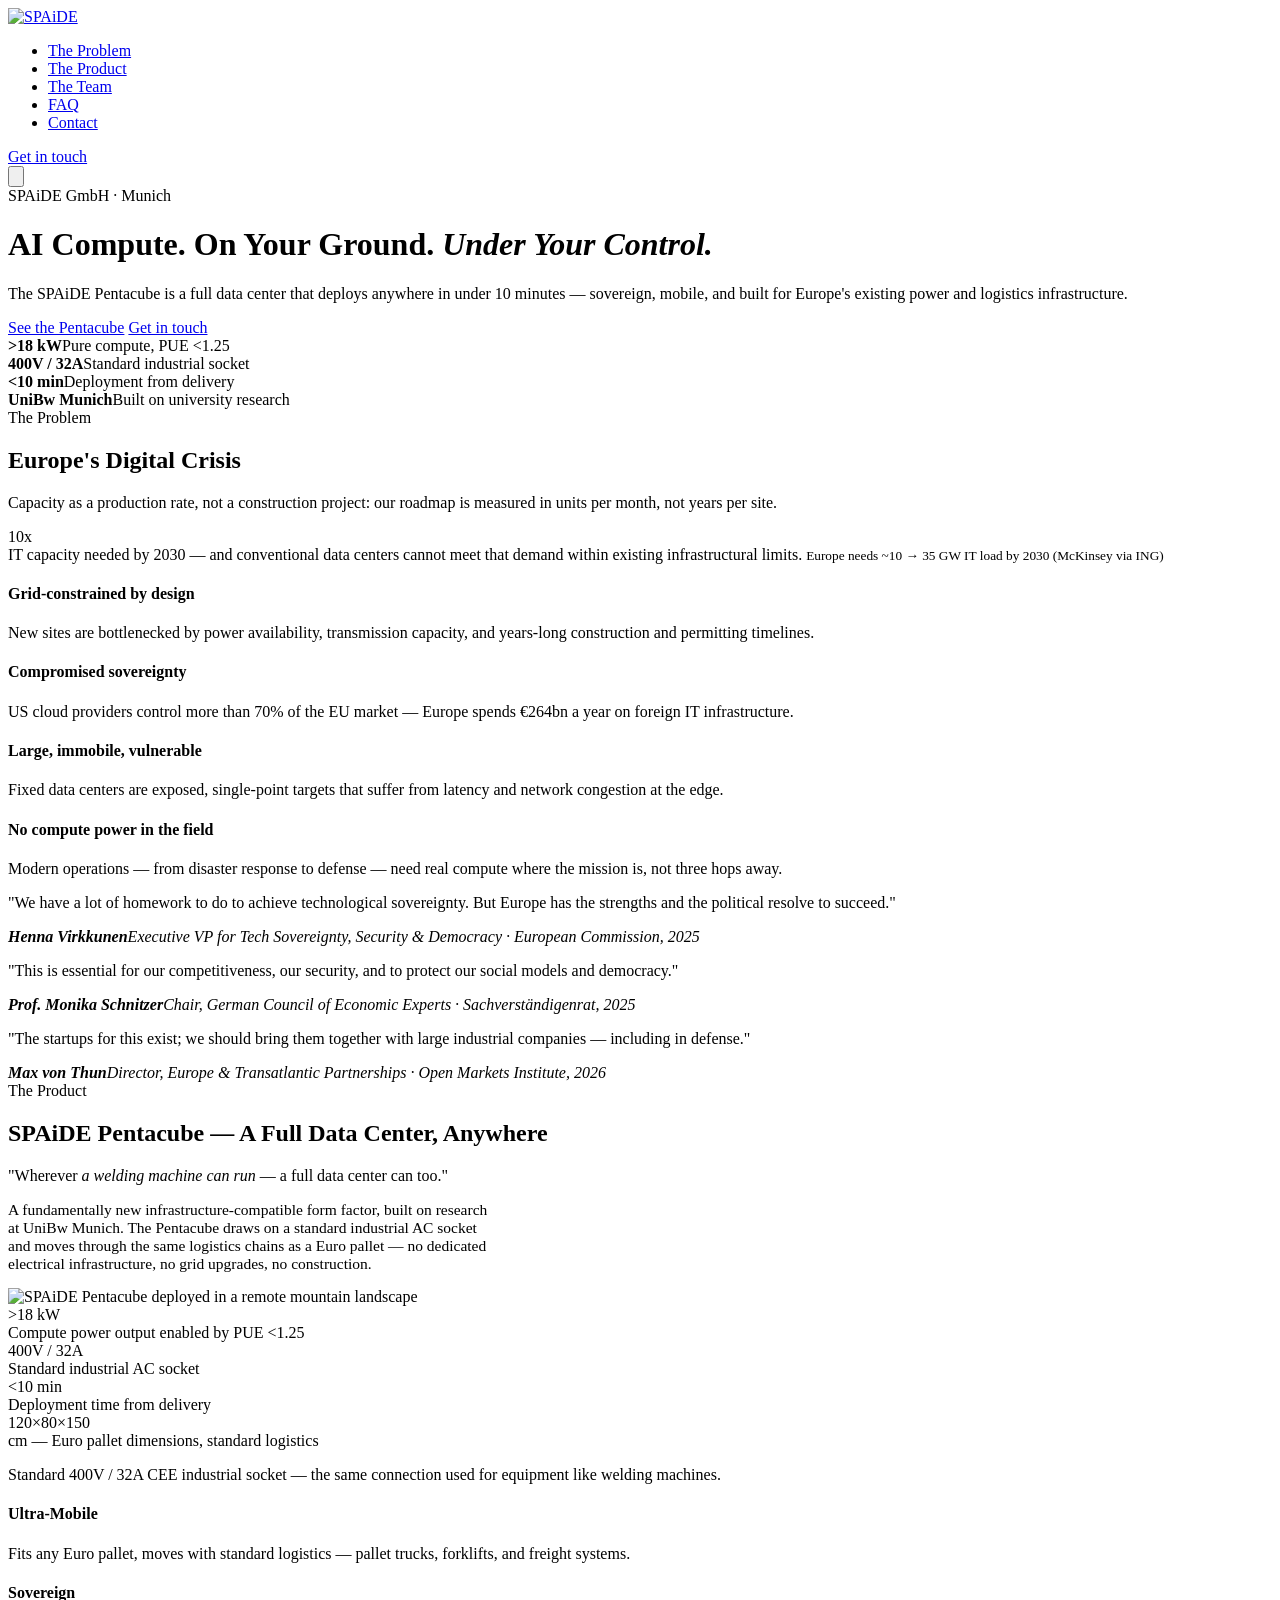
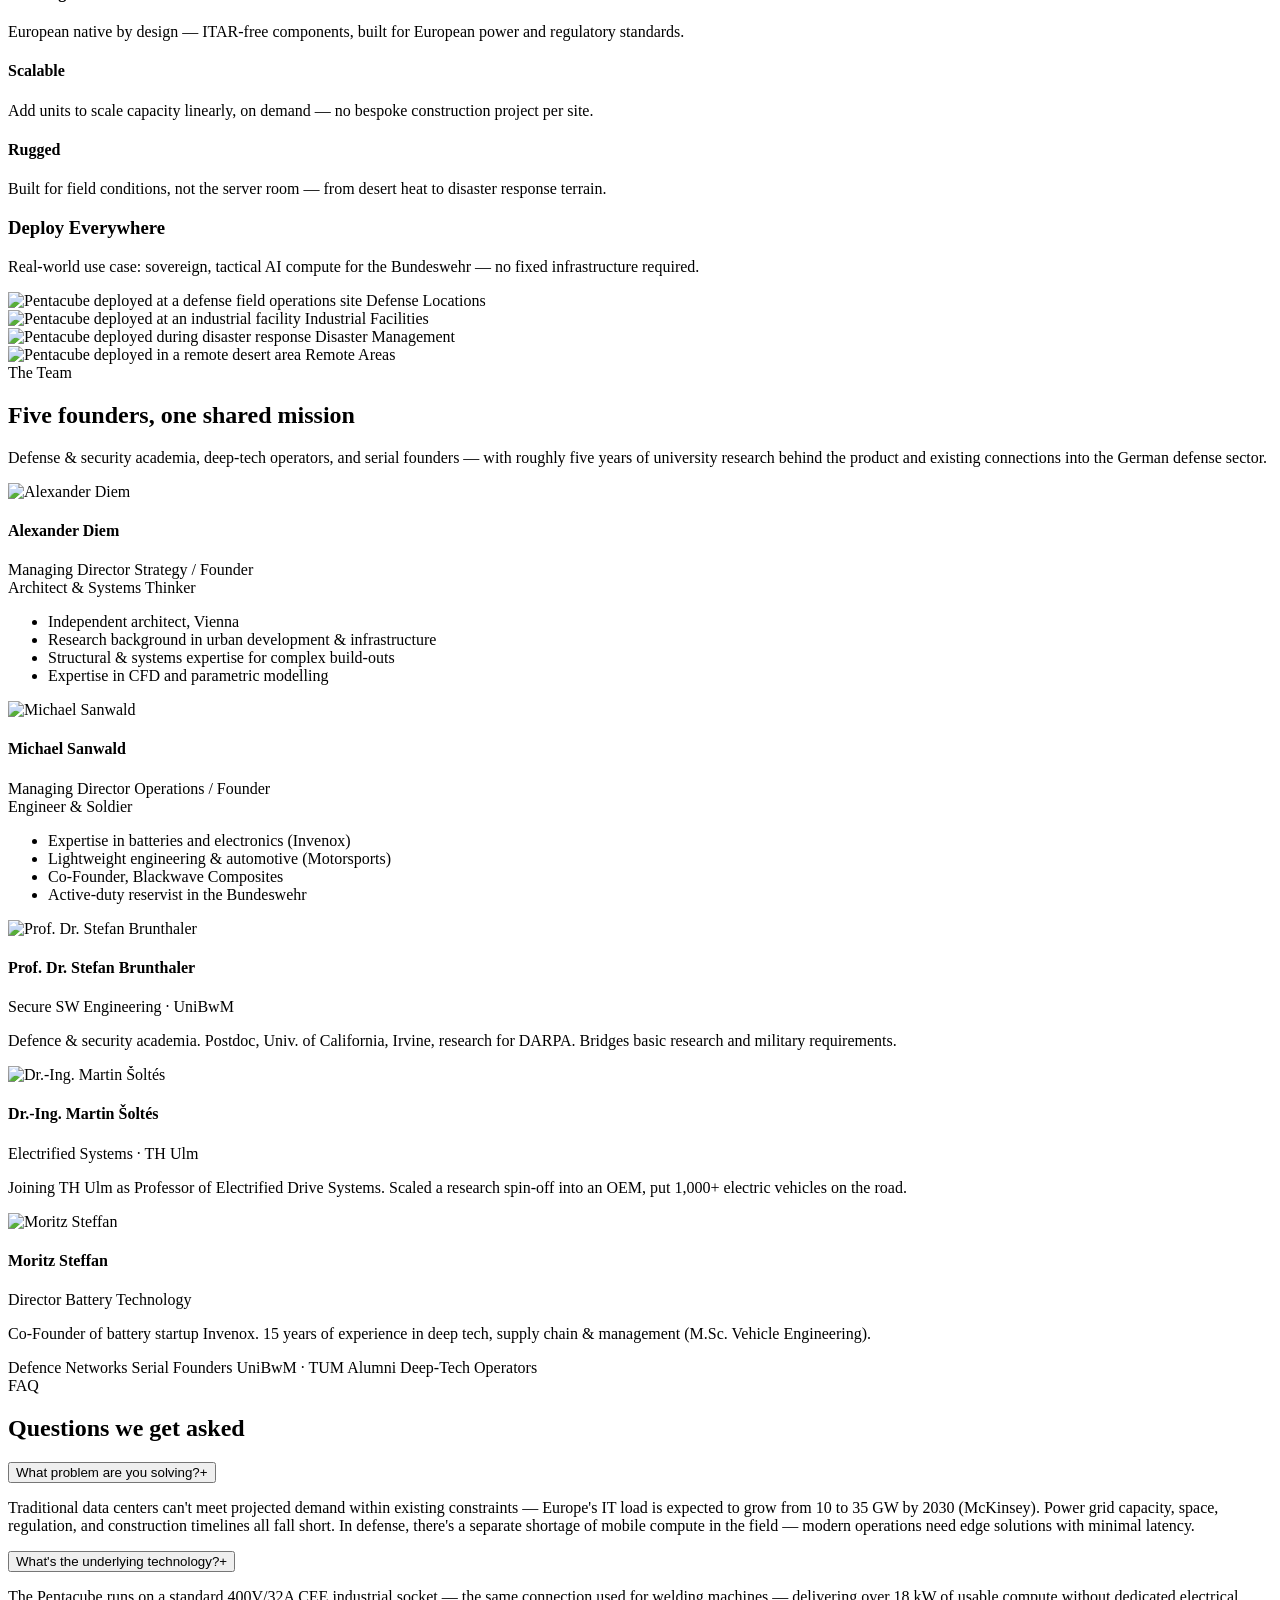
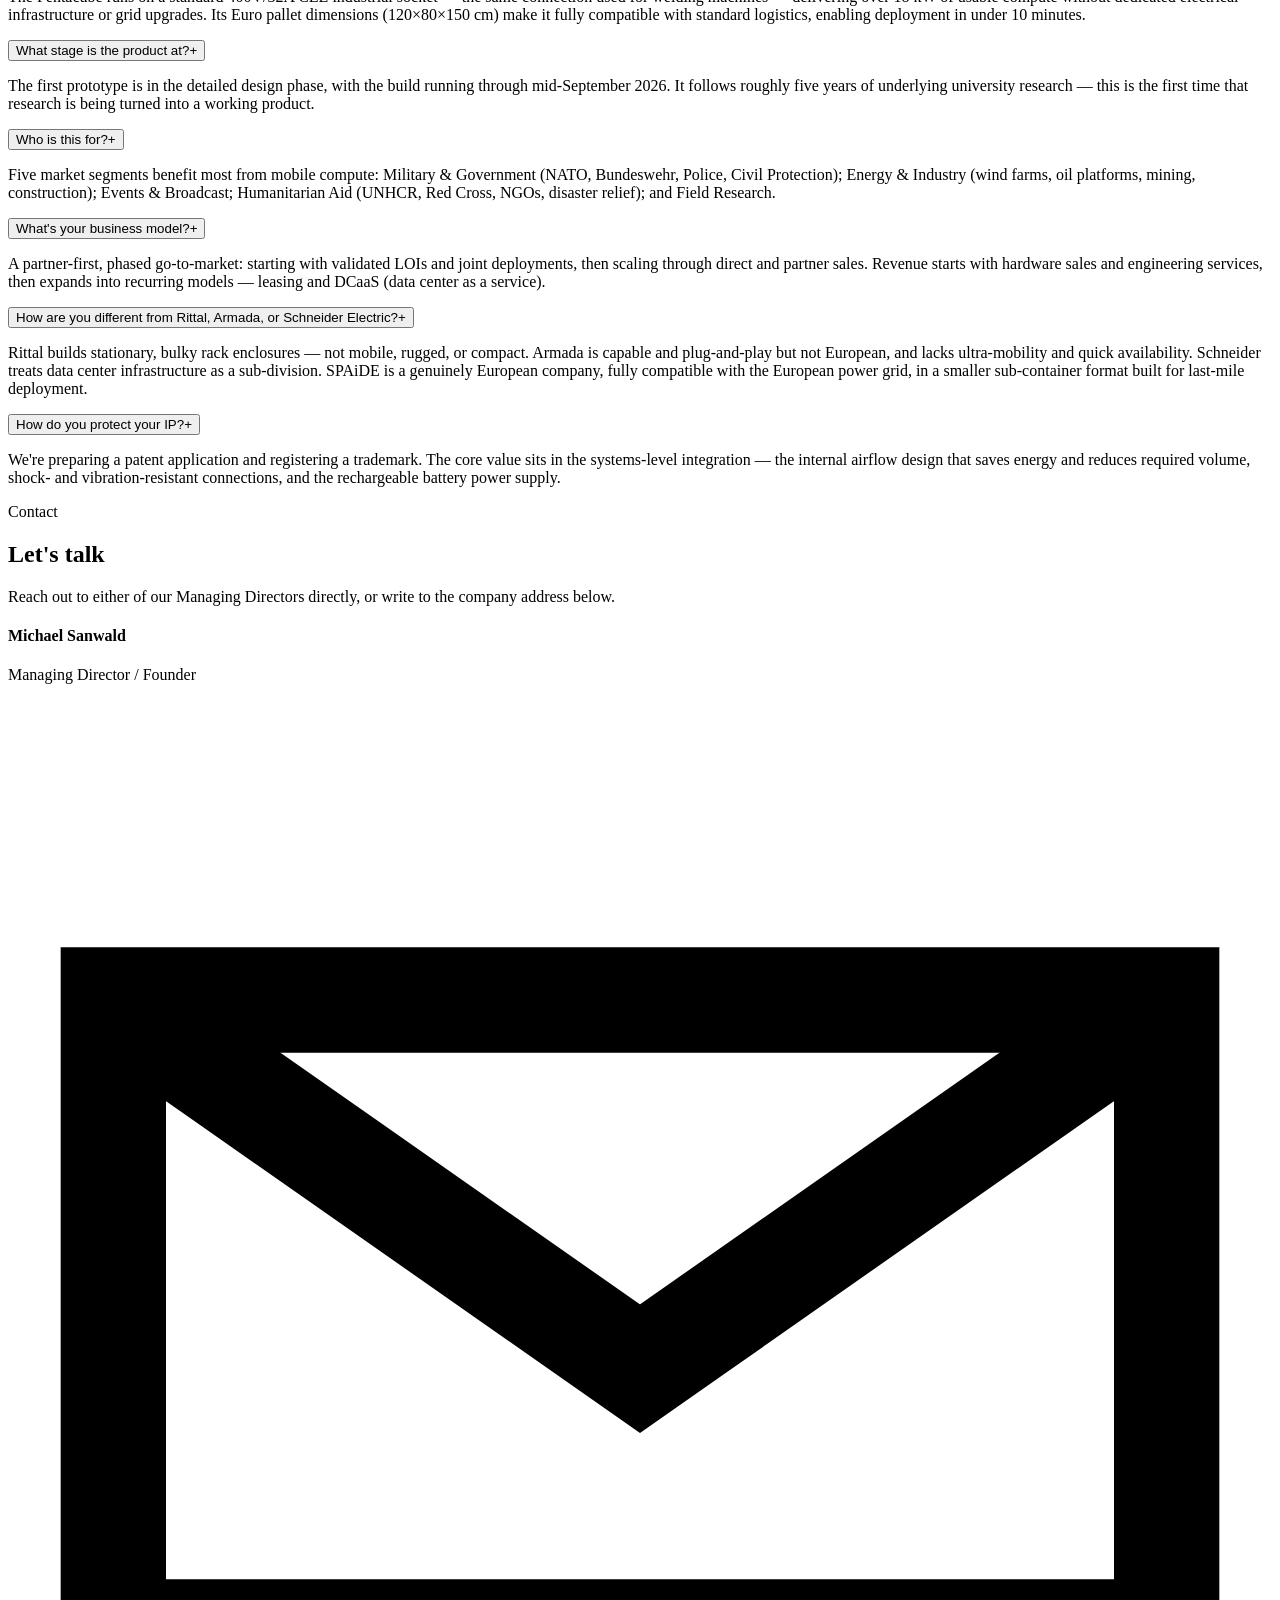
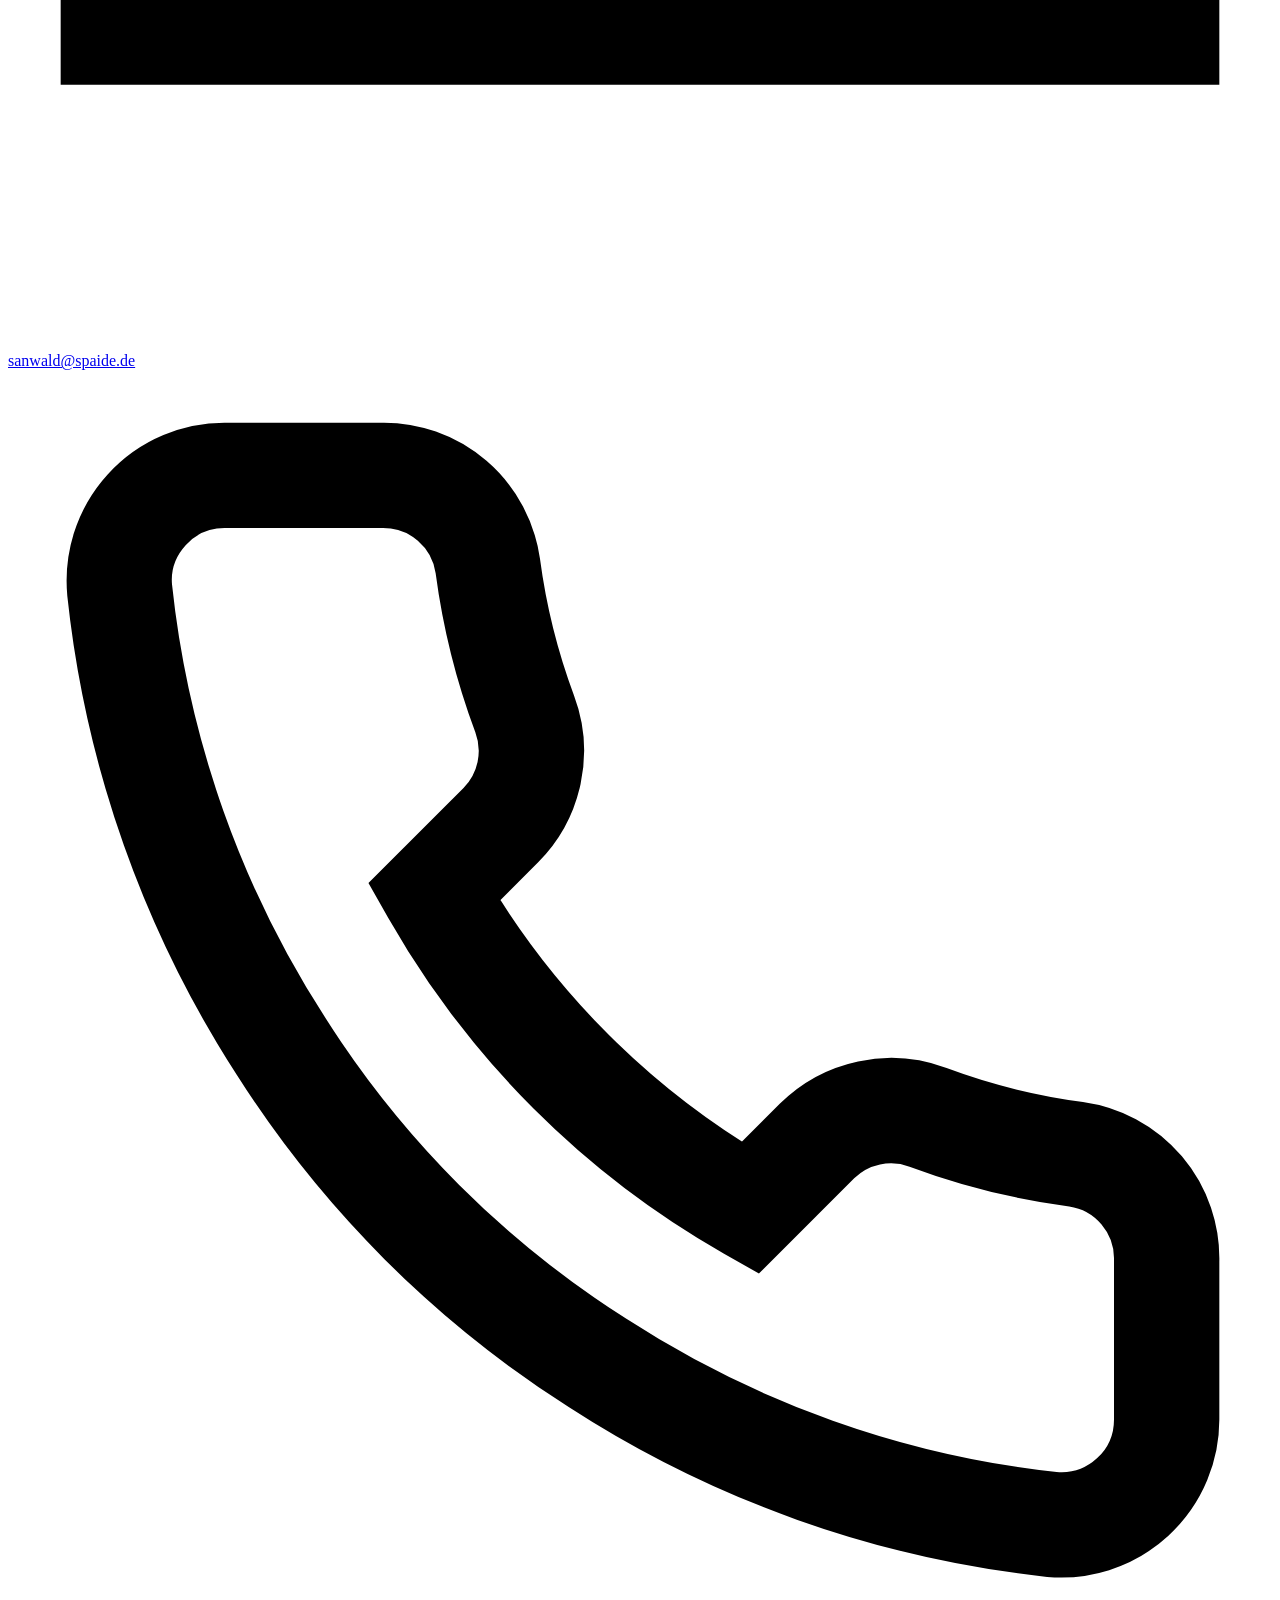
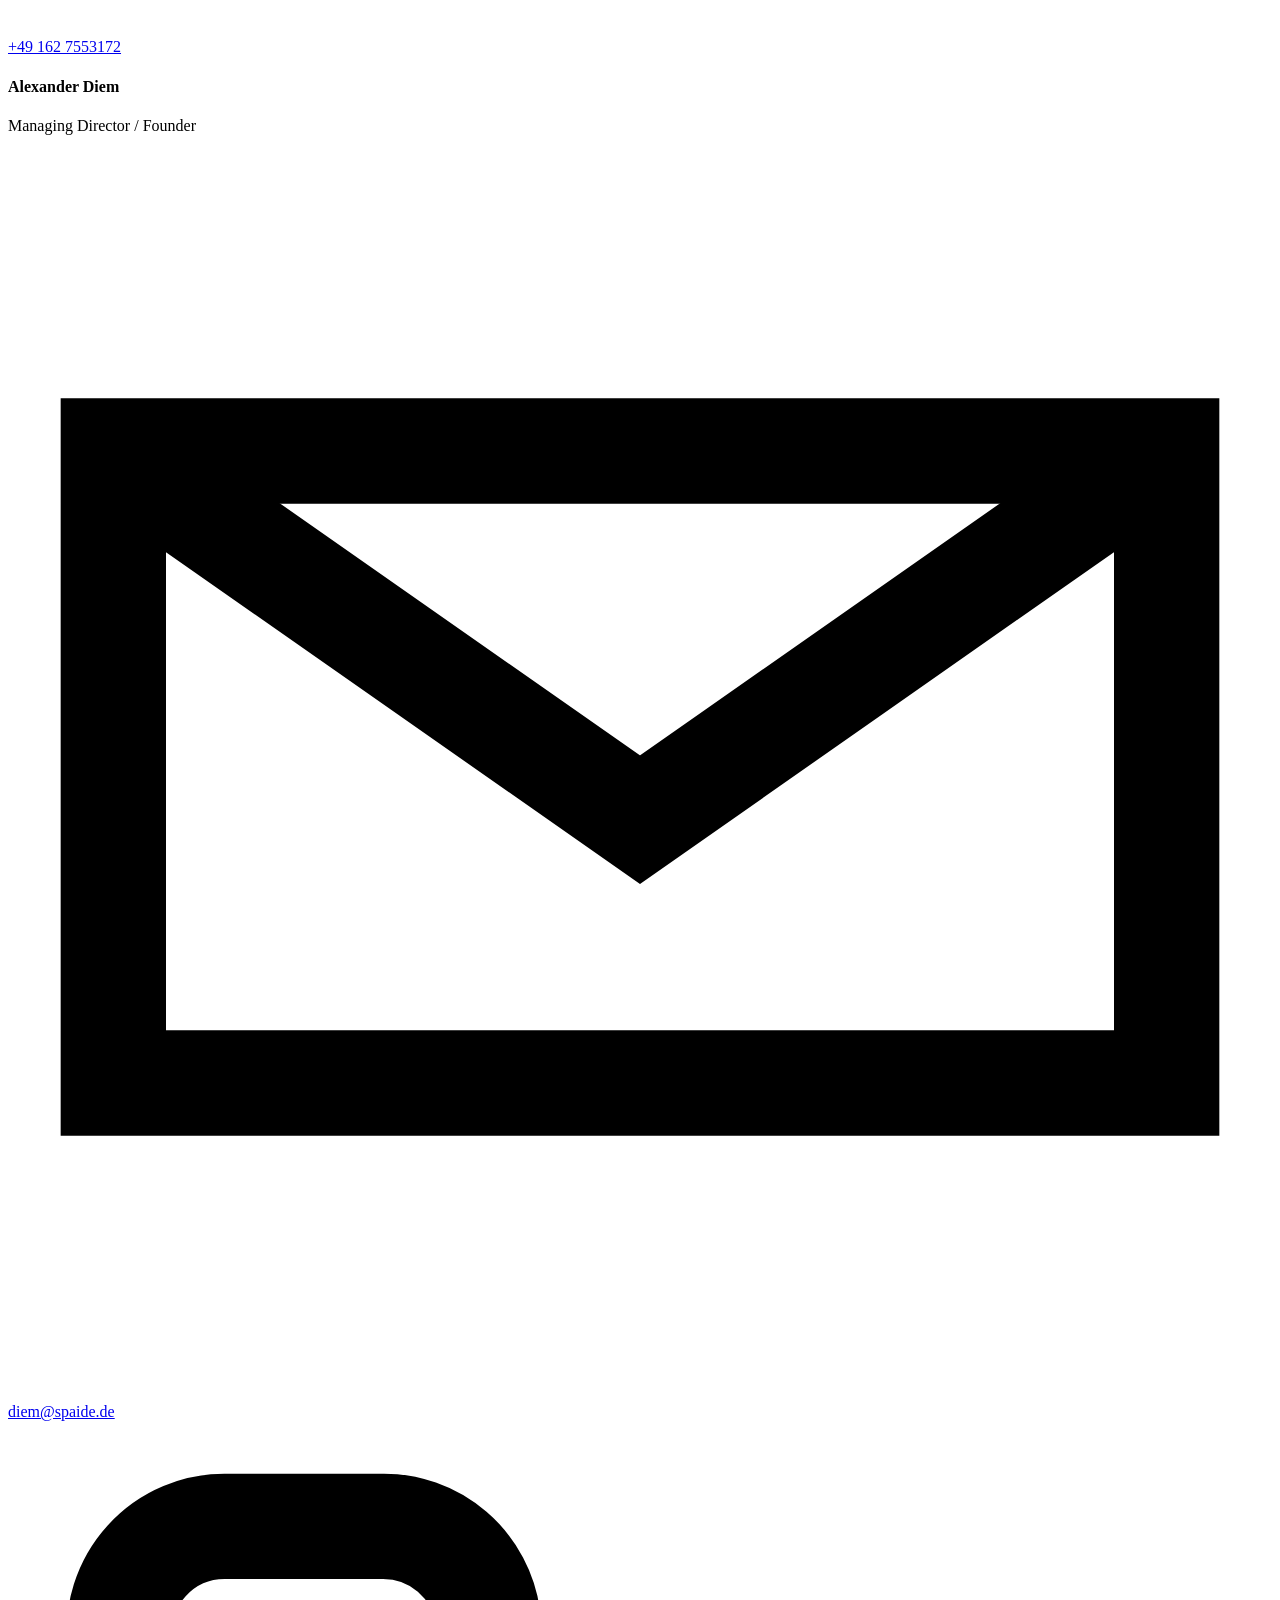
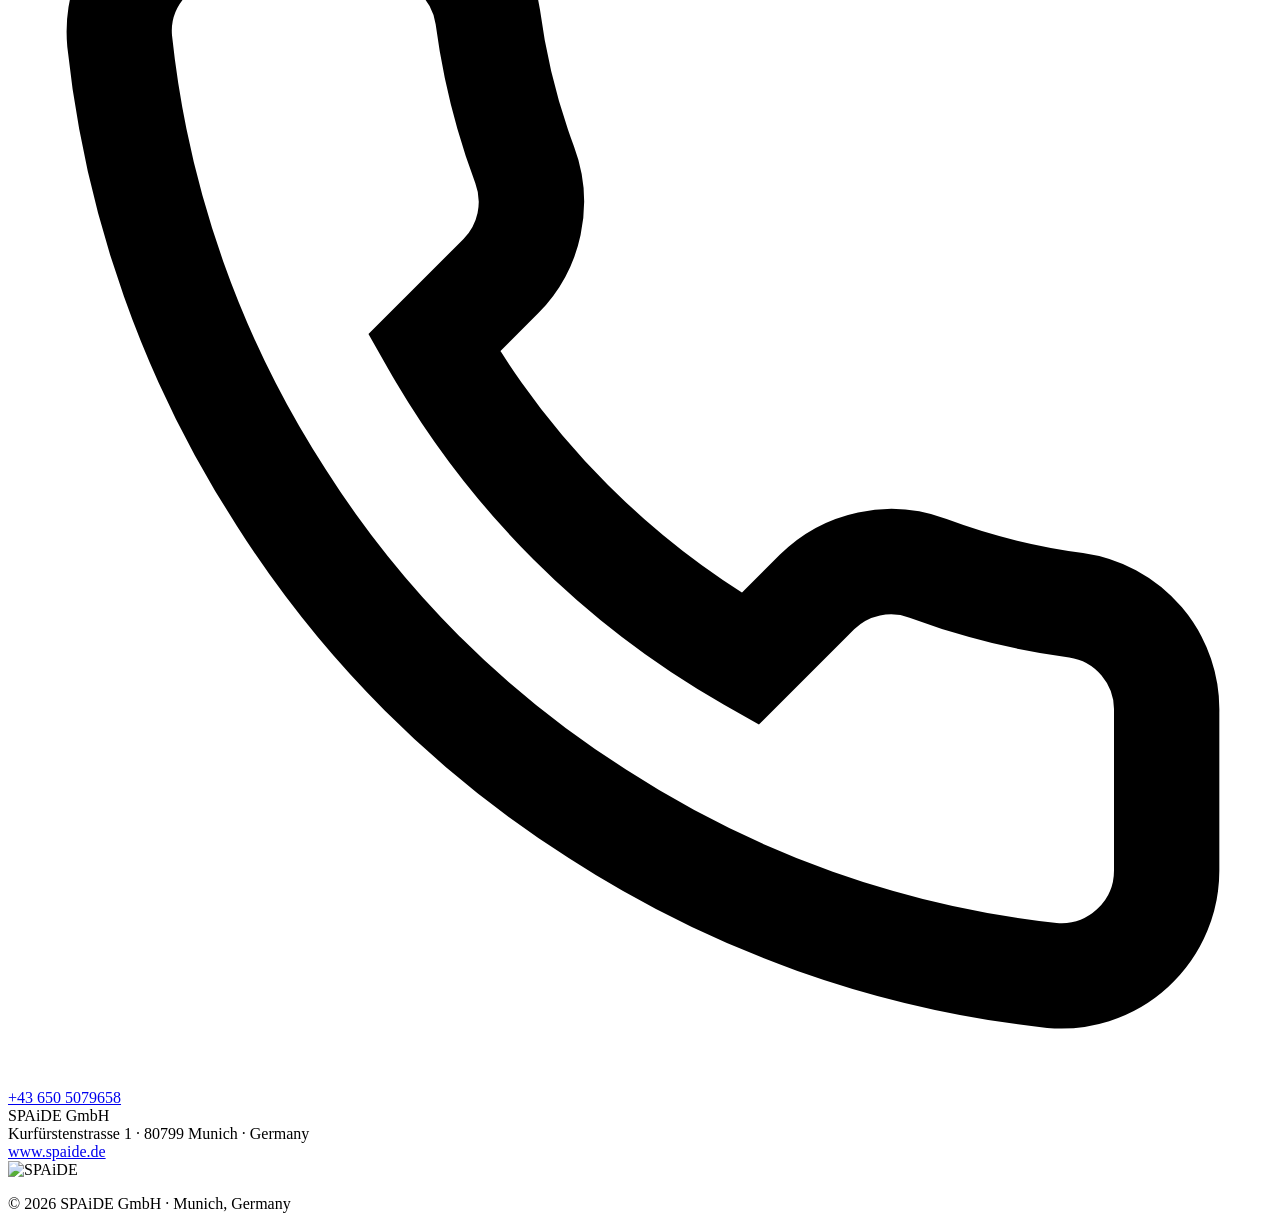
==== index.html @ 8a56c817 "Add files via upload" ====
<!DOCTYPE html>
<html lang="en">
<head>
<meta charset="UTF-8">
<meta name="viewport" content="width=device-width, initial-scale=1.0">
<title>SPAiDE — AI Compute. On Your Ground. Under Your Control.</title>
<meta name="description" content="The SPAiDE Pentacube is a modular, mobile data center that deploys anywhere in under 10 minutes — sovereign, European, and built for standard power and logistics infrastructure.">

<link rel="icon" type="image/png" sizes="32x32" href="assets/img/favicon-32.png">
<link rel="apple-touch-icon" sizes="180x180" href="assets/img/favicon-180.png">

<link rel="preconnect" href="https://fonts.googleapis.com">
<link rel="preconnect" href="https://fonts.gstatic.com" crossorigin>
<link href="https://fonts.googleapis.com/css2?family=Inter:wght@400;500;600&family=Poppins:wght@600;700;800&display=swap" rel="stylesheet">

<link rel="stylesheet" href="assets/css/styles.css">
</head>
<body>

<!-- ============================ NAV ============================ -->
<nav class="nav">
  <div class="container">
    <a href="#top" class="nav-logo"><img src="assets/img/logo-white.png" alt="SPAiDE"></a>
    <ul class="nav-links" id="navLinks">
      <li><a href="#problem">The Problem</a></li>
      <li><a href="#product">The Product</a></li>
      <li><a href="#team">The Team</a></li>
      <li><a href="#faq">FAQ</a></li>
      <li><a href="#contact">Contact</a></li>
    </ul>
    <div class="nav-cta">
      <a href="#contact" class="btn btn-primary">Get in touch</a>
    </div>
    <button class="nav-toggle" id="navToggle" aria-label="Toggle menu">
      <svg viewBox="0 0 24 24" fill="none" stroke="currentColor" stroke-width="2"><path d="M3 6h18M3 12h18M3 18h18"/></svg>
    </button>
  </div>
</nav>

<!-- ============================ HERO ============================ -->
<header class="hero" id="top">
  <div class="container hero-content">
    <div class="eyebrow">SPAiDE GmbH · Munich</div>
    <h1>AI Compute. On Your Ground. <em>Under Your Control.</em></h1>
    <p class="hero-sub">The SPAiDE Pentacube is a full data center that deploys anywhere in under 10&nbsp;minutes — sovereign, mobile, and built for Europe's existing power and logistics infrastructure.</p>
    <div class="hero-actions">
      <a href="#product" class="btn btn-primary">See the Pentacube</a>
      <a href="#contact" class="btn btn-ghost">Get in touch</a>
    </div>
    <div class="hero-strip">
      <div><strong>&gt;18 kW</strong>Pure compute, PUE &lt;1.25</div>
      <div><strong>400V / 32A</strong>Standard industrial socket</div>
      <div><strong>&lt;10 min</strong>Deployment from delivery</div>
      <div><strong>UniBw Munich</strong>Built on university research</div>
    </div>
  </div>
</header>

<!-- ============================ THE PROBLEM ============================ -->
<section class="section" id="problem">
  <div class="container">
    <div class="section-head">
      <div class="eyebrow">The Problem</div>
      <h2>Europe's Digital Crisis</h2>
      <p>Capacity as a production rate, not a construction project: our roadmap is measured in units per month, not years per site.</p>
    </div>

    <div class="stat-callout">
      <div class="num">10x</div>
      <div class="txt">IT capacity needed by 2030 — and conventional data centers cannot meet that demand within existing infrastructural limits.
        <small>Europe needs ~10 → 35 GW IT load by 2030 (McKinsey via ING)</small>
      </div>
    </div>

    <div class="problem-grid">
      <div class="cell">
        <h4>Grid-constrained by design</h4>
        <p>New sites are bottlenecked by power availability, transmission capacity, and years-long construction and permitting timelines.</p>
      </div>
      <div class="cell">
        <h4>Compromised sovereignty</h4>
        <p>US cloud providers control more than 70% of the EU market — Europe spends €264bn a year on foreign IT infrastructure.</p>
      </div>
      <div class="cell">
        <h4>Large, immobile, vulnerable</h4>
        <p>Fixed data centers are exposed, single-point targets that suffer from latency and network congestion at the edge.</p>
      </div>
      <div class="cell">
        <h4>No compute power in the field</h4>
        <p>Modern operations — from disaster response to defense — need real compute where the mission is, not three hops away.</p>
      </div>
    </div>

    <div class="quotes">
      <div class="quote">
        <p>"We have a lot of homework to do to achieve technological sovereignty. But Europe has the strengths and the political resolve to succeed."</p>
        <cite><b>Henna Virkkunen</b>Executive VP for Tech Sovereignty, Security &amp; Democracy · European Commission, 2025</cite>
      </div>
      <div class="quote">
        <p>"This is essential for our competitiveness, our security, and to protect our social models and democracy."</p>
        <cite><b>Prof. Monika Schnitzer</b>Chair, German Council of Economic Experts · Sachverständigenrat, 2025</cite>
      </div>
      <div class="quote">
        <p>"The startups for this exist; we should bring them together with large industrial companies — including in defense."</p>
        <cite><b>Max von Thun</b>Director, Europe &amp; Transatlantic Partnerships · Open Markets Institute, 2026</cite>
      </div>
    </div>
  </div>
</section>

<!-- ============================ THE PRODUCT ============================ -->
<section class="section section--alt" id="product">
  <div class="container">
    <div class="section-head">
      <div class="eyebrow">The Product</div>
      <h2>SPAiDE Pentacube — A Full Data Center, Anywhere</h2>
    </div>

    <div class="product-hero">
      <div>
        <p class="tagline">"Wherever <em>a welding machine can run</em> — a full data center can too."</p>
        <p style="color:var(--slate); font-size:15.5px; max-width:480px;">A fundamentally new infrastructure-compatible form factor, built on research at UniBw Munich. The Pentacube draws on a standard industrial AC socket and moves through the same logistics chains as a Euro pallet — no dedicated electrical infrastructure, no grid upgrades, no construction.</p>
      </div>
      <div class="product-photo">
        <img src="assets/img/product-mountain.jpg" alt="SPAiDE Pentacube deployed in a remote mountain landscape">
      </div>
    </div>

    <div class="spec-strip">
      <div class="spec"><div class="val">&gt;18 kW</div><div class="lbl">Compute power output enabled by PUE &lt;1.25</div></div>
      <div class="spec"><div class="val">400V / 32A</div><div class="lbl">Standard industrial AC socket</div></div>
      <div class="spec"><div class="val">&lt;10 min</div><div class="lbl">Deployment time from delivery</div></div>
      <div class="spec"><div class="val">120×80×150</div><div class="lbl">cm — Euro pallet dimensions, standard logistics</div></div>
    </div>
    <p class="spec-note">Standard 400V / 32A CEE industrial socket — the same connection used for equipment like welding machines.</p>

    <div class="why-grid">
      <div class="why-card">
        <h4>Ultra-Mobile</h4>
        <p>Fits any Euro pallet, moves with standard logistics — pallet trucks, forklifts, and freight systems.</p>
      </div>
      <div class="why-card">
        <h4>Sovereign</h4>
        <p>European native by design — ITAR-free components, built for European power and regulatory standards.</p>
      </div>
      <div class="why-card">
        <h4>Scalable</h4>
        <p>Add units to scale capacity linearly, on demand — no bespoke construction project per site.</p>
      </div>
      <div class="why-card">
        <h4>Rugged</h4>
        <p>Built for field conditions, not the server room — from desert heat to disaster response terrain.</p>
      </div>
    </div>

    <div class="deploy-gallery">
      <h3>Deploy Everywhere</h3>
      <p>Real-world use case: sovereign, tactical AI compute for the Bundeswehr — no fixed infrastructure required.</p>
      <div class="gallery-grid">
        <div class="gallery-item">
          <img src="assets/img/usecase-defense.jpg" alt="Pentacube deployed at a defense field operations site">
          <span>Defense Locations</span>
        </div>
        <div class="gallery-item">
          <img src="assets/img/usecase-industrial.jpg" alt="Pentacube deployed at an industrial facility">
          <span>Industrial Facilities</span>
        </div>
        <div class="gallery-item">
          <img src="assets/img/usecase-disaster.jpg" alt="Pentacube deployed during disaster response">
          <span>Disaster Management</span>
        </div>
        <div class="gallery-item">
          <img src="assets/img/product-desert.jpg" alt="Pentacube deployed in a remote desert area">
          <span>Remote Areas</span>
        </div>
      </div>
    </div>
  </div>
</section>

<!-- ============================ THE TEAM ============================ -->
<section class="section" id="team">
  <div class="container">
    <div class="section-head">
      <div class="eyebrow">The Team</div>
      <h2>Five founders, one shared mission</h2>
      <p>Defense &amp; security academia, deep-tech operators, and serial founders — with roughly five years of university research behind the product and existing connections into the German defense sector.</p>
    </div>

    <div class="team-leads">
      <div class="team-card">
        <img src="assets/img/team-diem.jpg" alt="Alexander Diem">
        <div>
          <h4>Alexander Diem</h4>
          <div class="role">Managing Director Strategy / Founder</div>
          <span class="tag">Architect &amp; Systems Thinker</span>
          <ul>
            <li>Independent architect, Vienna</li>
            <li>Research background in urban development &amp; infrastructure</li>
            <li>Structural &amp; systems expertise for complex build-outs</li>
            <li>Expertise in CFD and parametric modelling</li>
          </ul>
        </div>
      </div>
      <div class="team-card">
        <img src="assets/img/team-sanwald.jpg" alt="Michael Sanwald">
        <div>
          <h4>Michael Sanwald</h4>
          <div class="role">Managing Director Operations / Founder</div>
          <span class="tag">Engineer &amp; Soldier</span>
          <ul>
            <li>Expertise in batteries and electronics (Invenox)</li>
            <li>Lightweight engineering &amp; automotive (Motorsports)</li>
            <li>Co-Founder, Blackwave Composites</li>
            <li>Active-duty reservist in the Bundeswehr</li>
          </ul>
        </div>
      </div>
    </div>

    <div class="team-partners">
      <div class="partner-card">
        <img src="assets/img/team-brunthaler.jpg" alt="Prof. Dr. Stefan Brunthaler">
        <h4>Prof. Dr. Stefan Brunthaler</h4>
        <div class="role">Secure SW Engineering · UniBwM</div>
        <p>Defence &amp; security academia. Postdoc, Univ. of California, Irvine, research for DARPA. Bridges basic research and military requirements.</p>
      </div>
      <div class="partner-card">
        <img src="assets/img/team-soltes.jpg" alt="Dr.-Ing. Martin Šoltés">
        <h4>Dr.-Ing. Martin Šoltés</h4>
        <div class="role">Electrified Systems · TH Ulm</div>
        <p>Joining TH Ulm as Professor of Electrified Drive Systems. Scaled a research spin-off into an OEM, put 1,000+ electric vehicles on the road.</p>
      </div>
      <div class="partner-card">
        <img src="assets/img/team-steffan.jpg" alt="Moritz Steffan">
        <h4>Moritz Steffan</h4>
        <div class="role">Director Battery Technology</div>
        <p>Co-Founder of battery startup Invenox. 15 years of experience in deep tech, supply chain &amp; management (M.Sc. Vehicle Engineering).</p>
      </div>
    </div>

    <div class="badge-strip">
      <span>Defence Networks</span>
      <span>Serial Founders</span>
      <span>UniBwM · TUM Alumni</span>
      <span>Deep-Tech Operators</span>
    </div>
  </div>
</section>

<!-- ============================ FAQ ============================ -->
<section class="section section--alt" id="faq">
  <div class="container">
    <div class="section-head">
      <div class="eyebrow">FAQ</div>
      <h2>Questions we get asked</h2>
    </div>

    <div class="faq-list" id="faqList">

      <div class="faq-item open">
        <button class="faq-q"><span>What problem are you solving?</span><span class="icon">+</span></button>
        <div class="faq-a"><p>Traditional data centers can't meet projected demand within existing constraints — Europe's IT load is expected to grow from 10 to 35 GW by 2030 (McKinsey). Power grid capacity, space, regulation, and construction timelines all fall short. In defense, there's a separate shortage of mobile compute in the field — modern operations need edge solutions with minimal latency.</p></div>
      </div>

      <div class="faq-item">
        <button class="faq-q"><span>What's the underlying technology?</span><span class="icon">+</span></button>
        <div class="faq-a"><p>The Pentacube runs on a standard 400V/32A CEE industrial socket — the same connection used for welding machines — delivering over 18 kW of usable compute without dedicated electrical infrastructure or grid upgrades. Its Euro pallet dimensions (120×80×150 cm) make it fully compatible with standard logistics, enabling deployment in under 10 minutes.</p></div>
      </div>

      <div class="faq-item">
        <button class="faq-q"><span>What stage is the product at?</span><span class="icon">+</span></button>
        <div class="faq-a"><p>The first prototype is in the detailed design phase, with the build running through mid-September 2026. It follows roughly five years of underlying university research — this is the first time that research is being turned into a working product.</p></div>
      </div>

      <div class="faq-item">
        <button class="faq-q"><span>Who is this for?</span><span class="icon">+</span></button>
        <div class="faq-a"><p>Five market segments benefit most from mobile compute: Military &amp; Government (NATO, Bundeswehr, Police, Civil Protection); Energy &amp; Industry (wind farms, oil platforms, mining, construction); Events &amp; Broadcast; Humanitarian Aid (UNHCR, Red Cross, NGOs, disaster relief); and Field Research.</p></div>
      </div>

      <div class="faq-item">
        <button class="faq-q"><span>What's your business model?</span><span class="icon">+</span></button>
        <div class="faq-a"><p>A partner-first, phased go-to-market: starting with validated LOIs and joint deployments, then scaling through direct and partner sales. Revenue starts with hardware sales and engineering services, then expands into recurring models — leasing and DCaaS (data center as a service).</p></div>
      </div>

      <div class="faq-item">
        <button class="faq-q"><span>How are you different from Rittal, Armada, or Schneider Electric?</span><span class="icon">+</span></button>
        <div class="faq-a"><p>Rittal builds stationary, bulky rack enclosures — not mobile, rugged, or compact. Armada is capable and plug-and-play but not European, and lacks ultra-mobility and quick availability. Schneider treats data center infrastructure as a sub-division. SPAiDE is a genuinely European company, fully compatible with the European power grid, in a smaller sub-container format built for last-mile deployment.</p></div>
      </div>

      <div class="faq-item">
        <button class="faq-q"><span>How do you protect your IP?</span><span class="icon">+</span></button>
        <div class="faq-a"><p>We're preparing a patent application and registering a trademark. The core value sits in the systems-level integration — the internal airflow design that saves energy and reduces required volume, shock- and vibration-resistant connections, and the rechargeable battery power supply.</p></div>
      </div>

    </div>
  </div>
</section>

<!-- ============================ CONTACT ============================ -->
<section class="section" id="contact">
  <div class="container">
    <div class="section-head">
      <div class="eyebrow">Contact</div>
      <h2>Let's talk</h2>
      <p>Reach out to either of our Managing Directors directly, or write to the company address below.</p>
    </div>

    <div class="contact-grid">
      <div class="contact-card">
        <h4>Michael Sanwald</h4>
        <div class="role">Managing Director / Founder</div>
        <div class="contact-line">
          <svg viewBox="0 0 24 24" fill="none" stroke="currentColor" stroke-width="2"><path d="M4 4h16v16H4z" opacity="0"/><path d="M22 6l-10 7L2 6"/><path d="M2 6h20v12H2z"/></svg>
          <a href="mailto:sanwald@spaide.de">sanwald@spaide.de</a>
        </div>
        <div class="contact-line">
          <svg viewBox="0 0 24 24" fill="none" stroke="currentColor" stroke-width="2"><path d="M22 16.92v3a2 2 0 0 1-2.18 2 19.79 19.79 0 0 1-8.63-3.07 19.5 19.5 0 0 1-6-6 19.79 19.79 0 0 1-3.07-8.67A2 2 0 0 1 4.11 2h3a2 2 0 0 1 2 1.72c.127.96.361 1.903.7 2.81a2 2 0 0 1-.45 2.11L8.09 9.91a16 16 0 0 0 6 6l1.27-1.27a2 2 0 0 1 2.11-.45c.907.339 1.85.573 2.81.7A2 2 0 0 1 22 16.92z"/></svg>
          <a href="tel:+491627553172">+49 162 7553172</a>
        </div>
      </div>
      <div class="contact-card">
        <h4>Alexander Diem</h4>
        <div class="role">Managing Director / Founder</div>
        <div class="contact-line">
          <svg viewBox="0 0 24 24" fill="none" stroke="currentColor" stroke-width="2"><path d="M22 6l-10 7L2 6"/><path d="M2 6h20v12H2z"/></svg>
          <a href="mailto:diem@spaide.de">diem@spaide.de</a>
        </div>
        <div class="contact-line">
          <svg viewBox="0 0 24 24" fill="none" stroke="currentColor" stroke-width="2"><path d="M22 16.92v3a2 2 0 0 1-2.18 2 19.79 19.79 0 0 1-8.63-3.07 19.5 19.5 0 0 1-6-6 19.79 19.79 0 0 1-3.07-8.67A2 2 0 0 1 4.11 2h3a2 2 0 0 1 2 1.72c.127.96.361 1.903.7 2.81a2 2 0 0 1-.45 2.11L8.09 9.91a16 16 0 0 0 6 6l1.27-1.27a2 2 0 0 1 2.11-.45c.907.339 1.85.573 2.81.7A2 2 0 0 1 22 16.92z"/></svg>
          <a href="tel:+436505079658">+43 650 5079658</a>
        </div>
      </div>
    </div>

    <div class="contact-company">
      <div>
        <div class="name">SPAiDE GmbH</div>
        <div class="addr">Kurfürstenstrasse 1 · 80799 Munich · Germany</div>
      </div>
      <a href="https://www.spaide.de" class="btn btn-ghost" target="_blank" rel="noopener">www.spaide.de</a>
    </div>
  </div>
</section>

<!-- ============================ FOOTER ============================ -->
<footer>
  <div class="container">
    <img src="assets/img/logo-white.png" alt="SPAiDE">
    <p>© 2026 SPAiDE GmbH · Munich, Germany</p>
  </div>
</footer>

<script src="assets/js/main.js"></script>
</body>
</html>
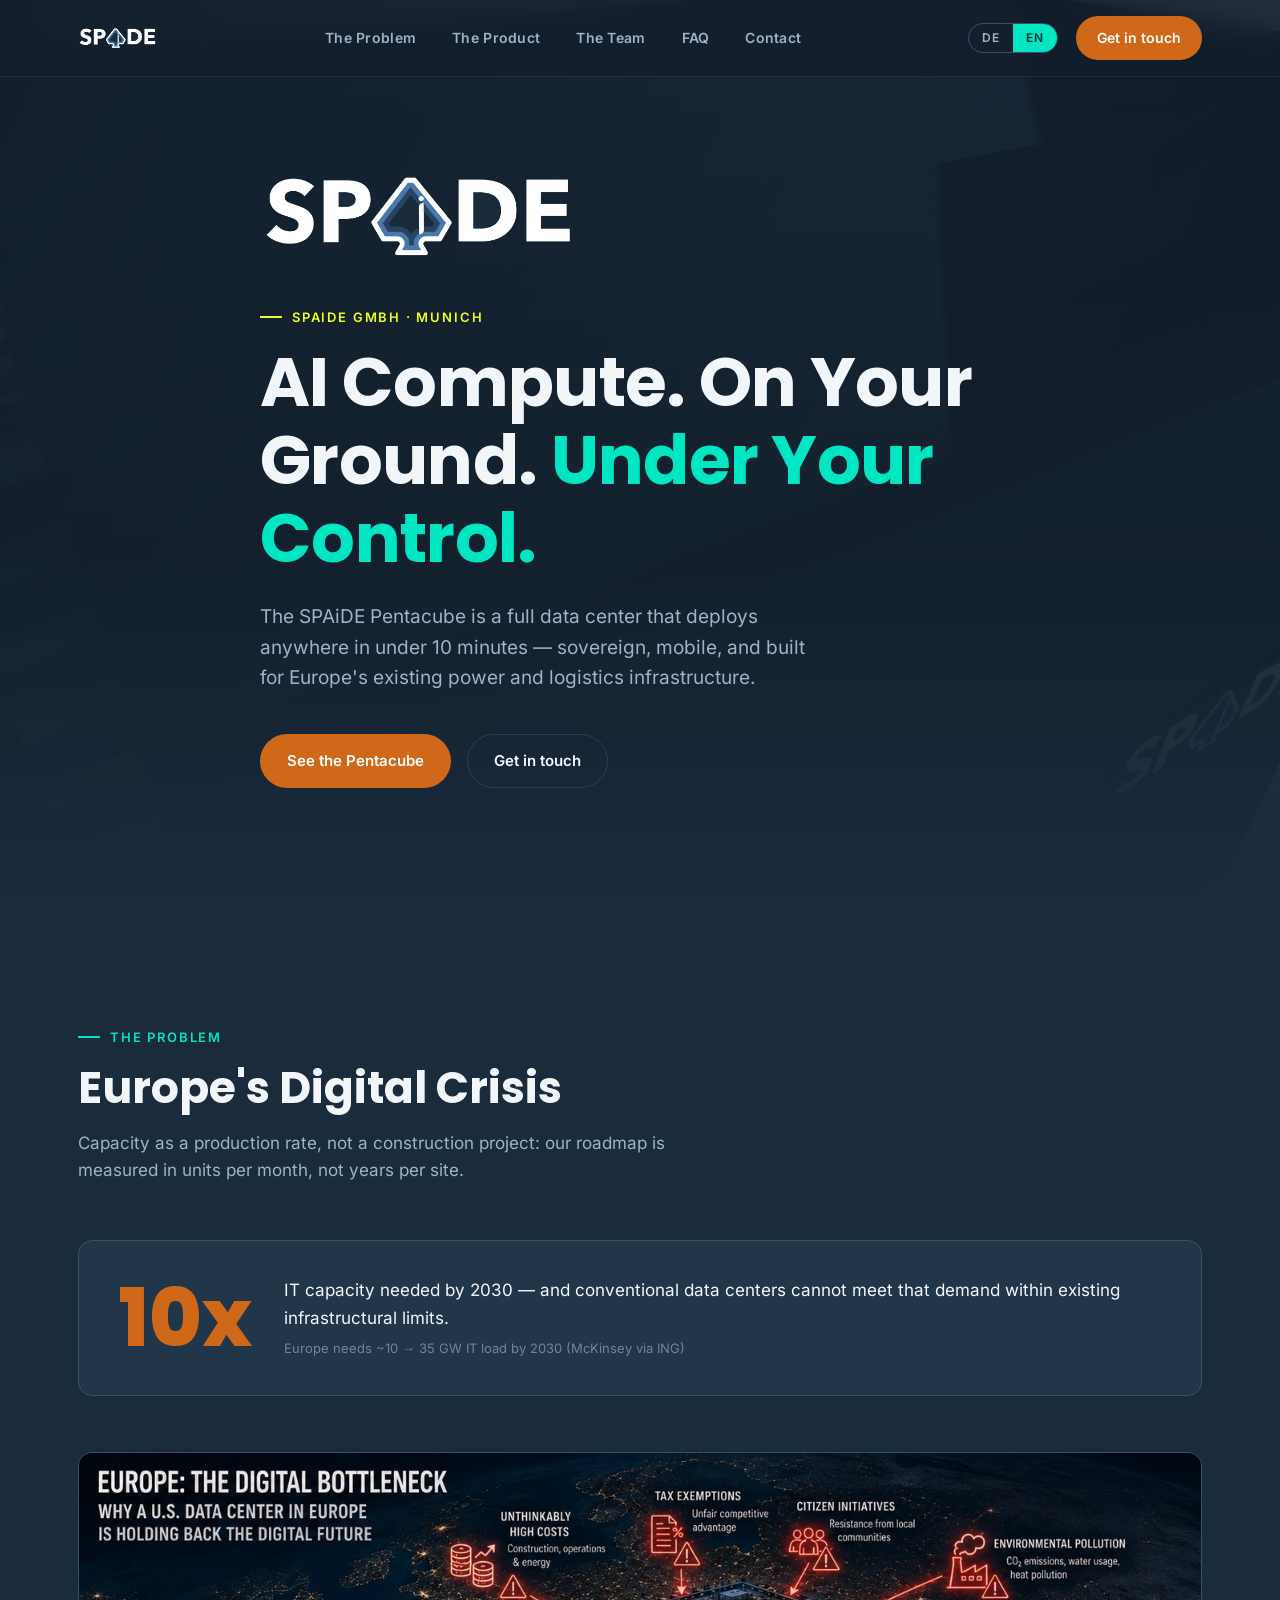
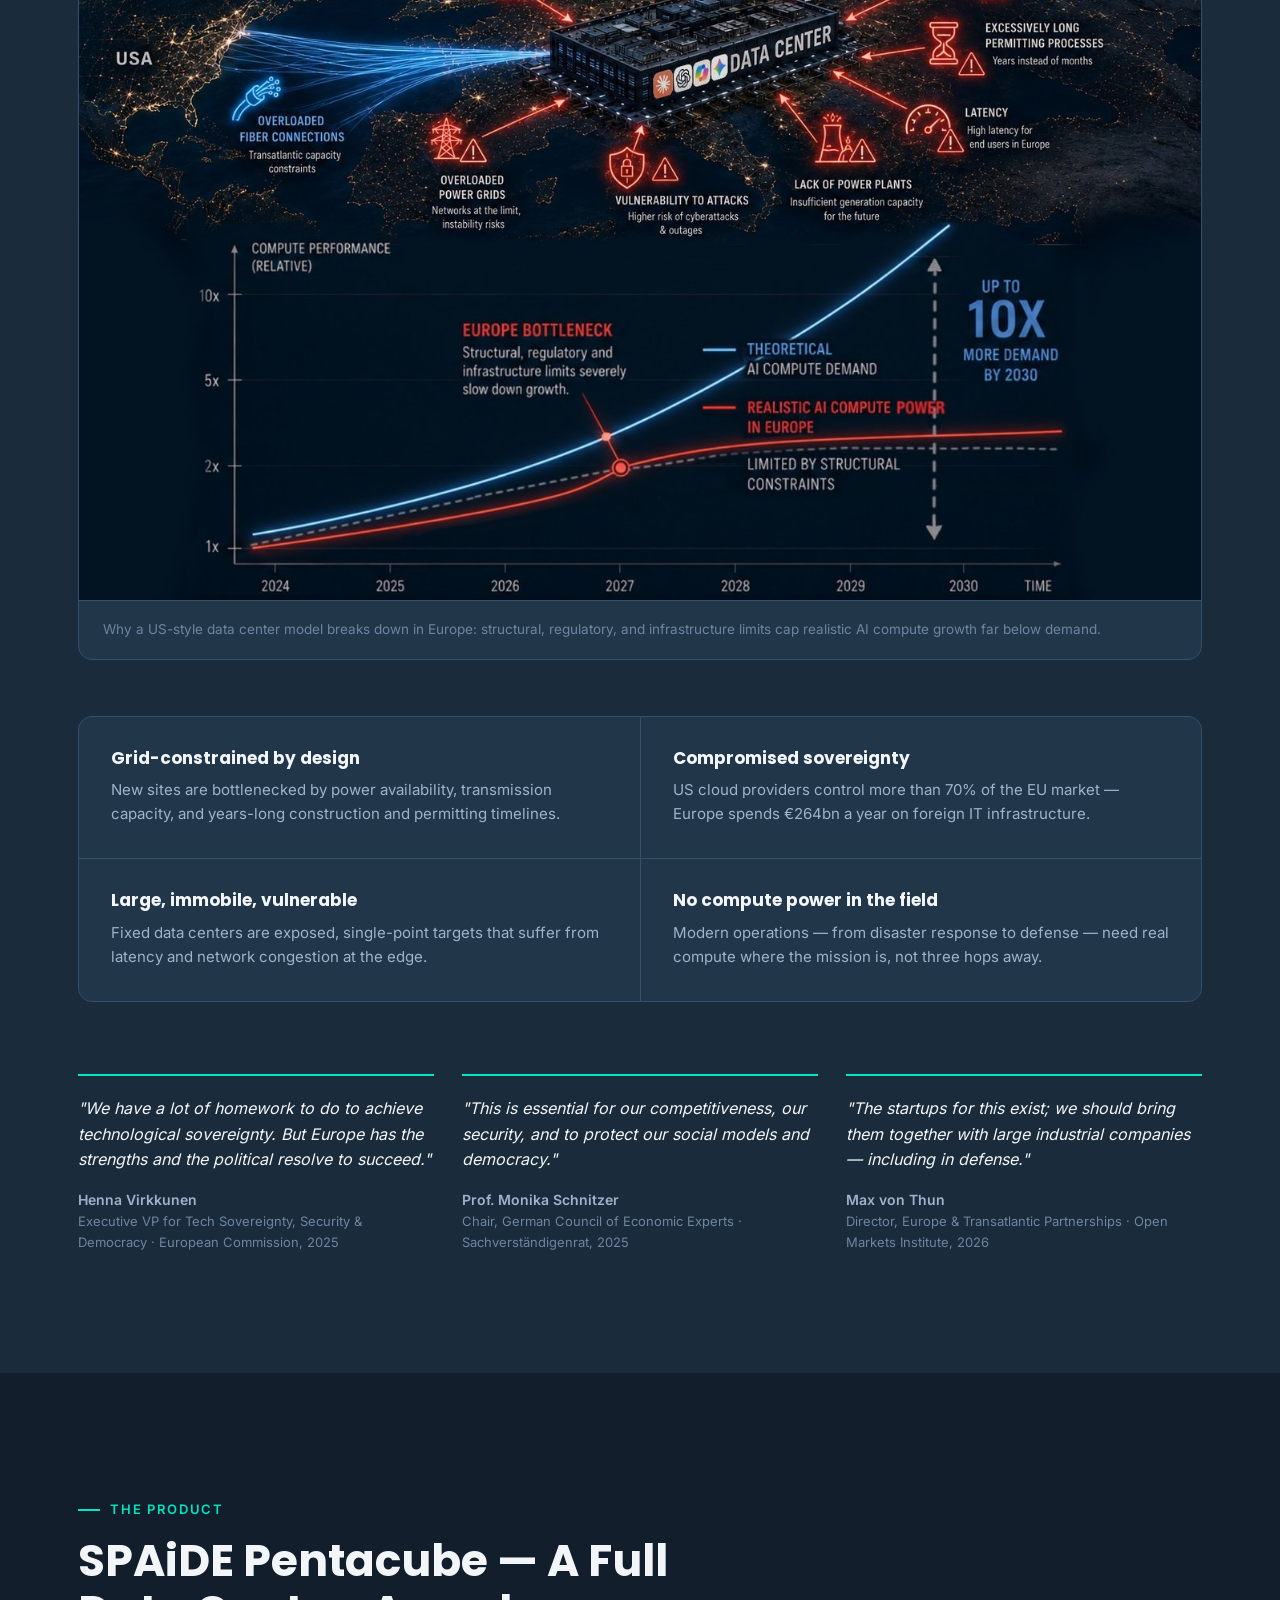
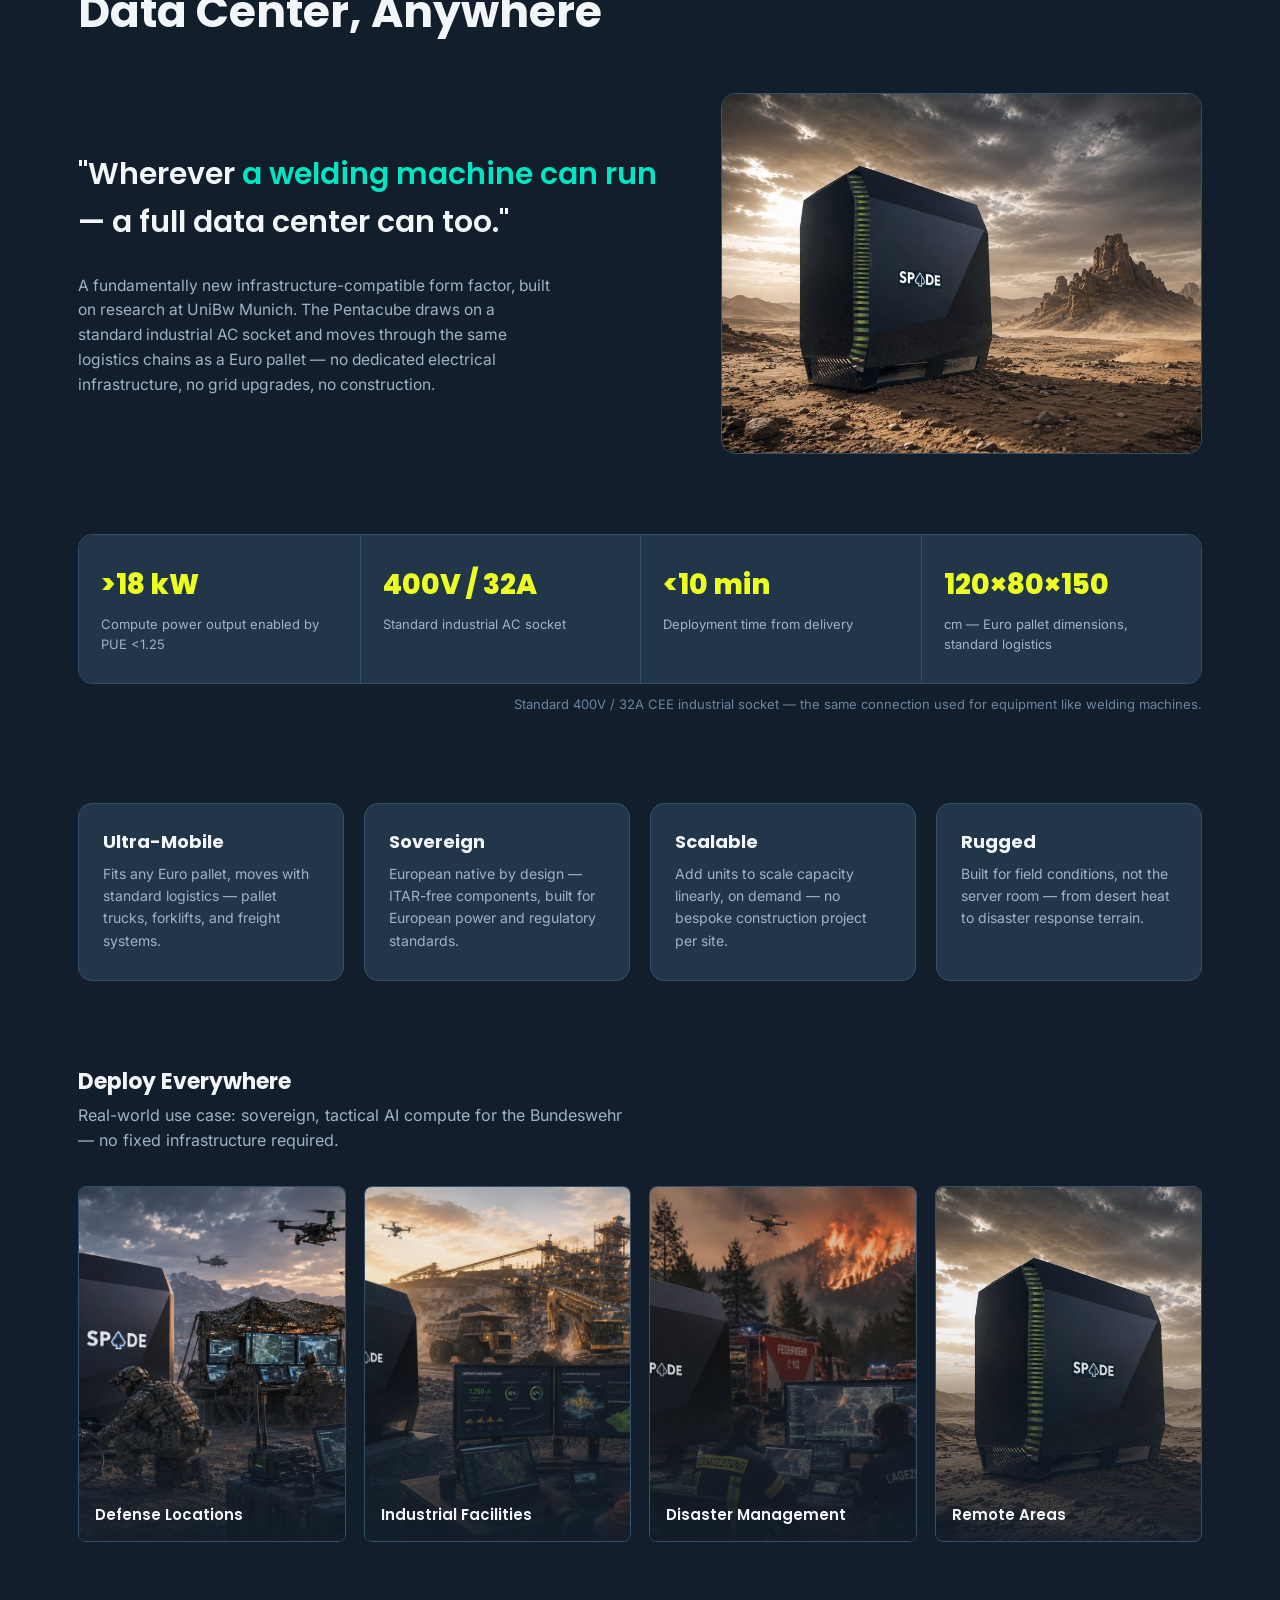
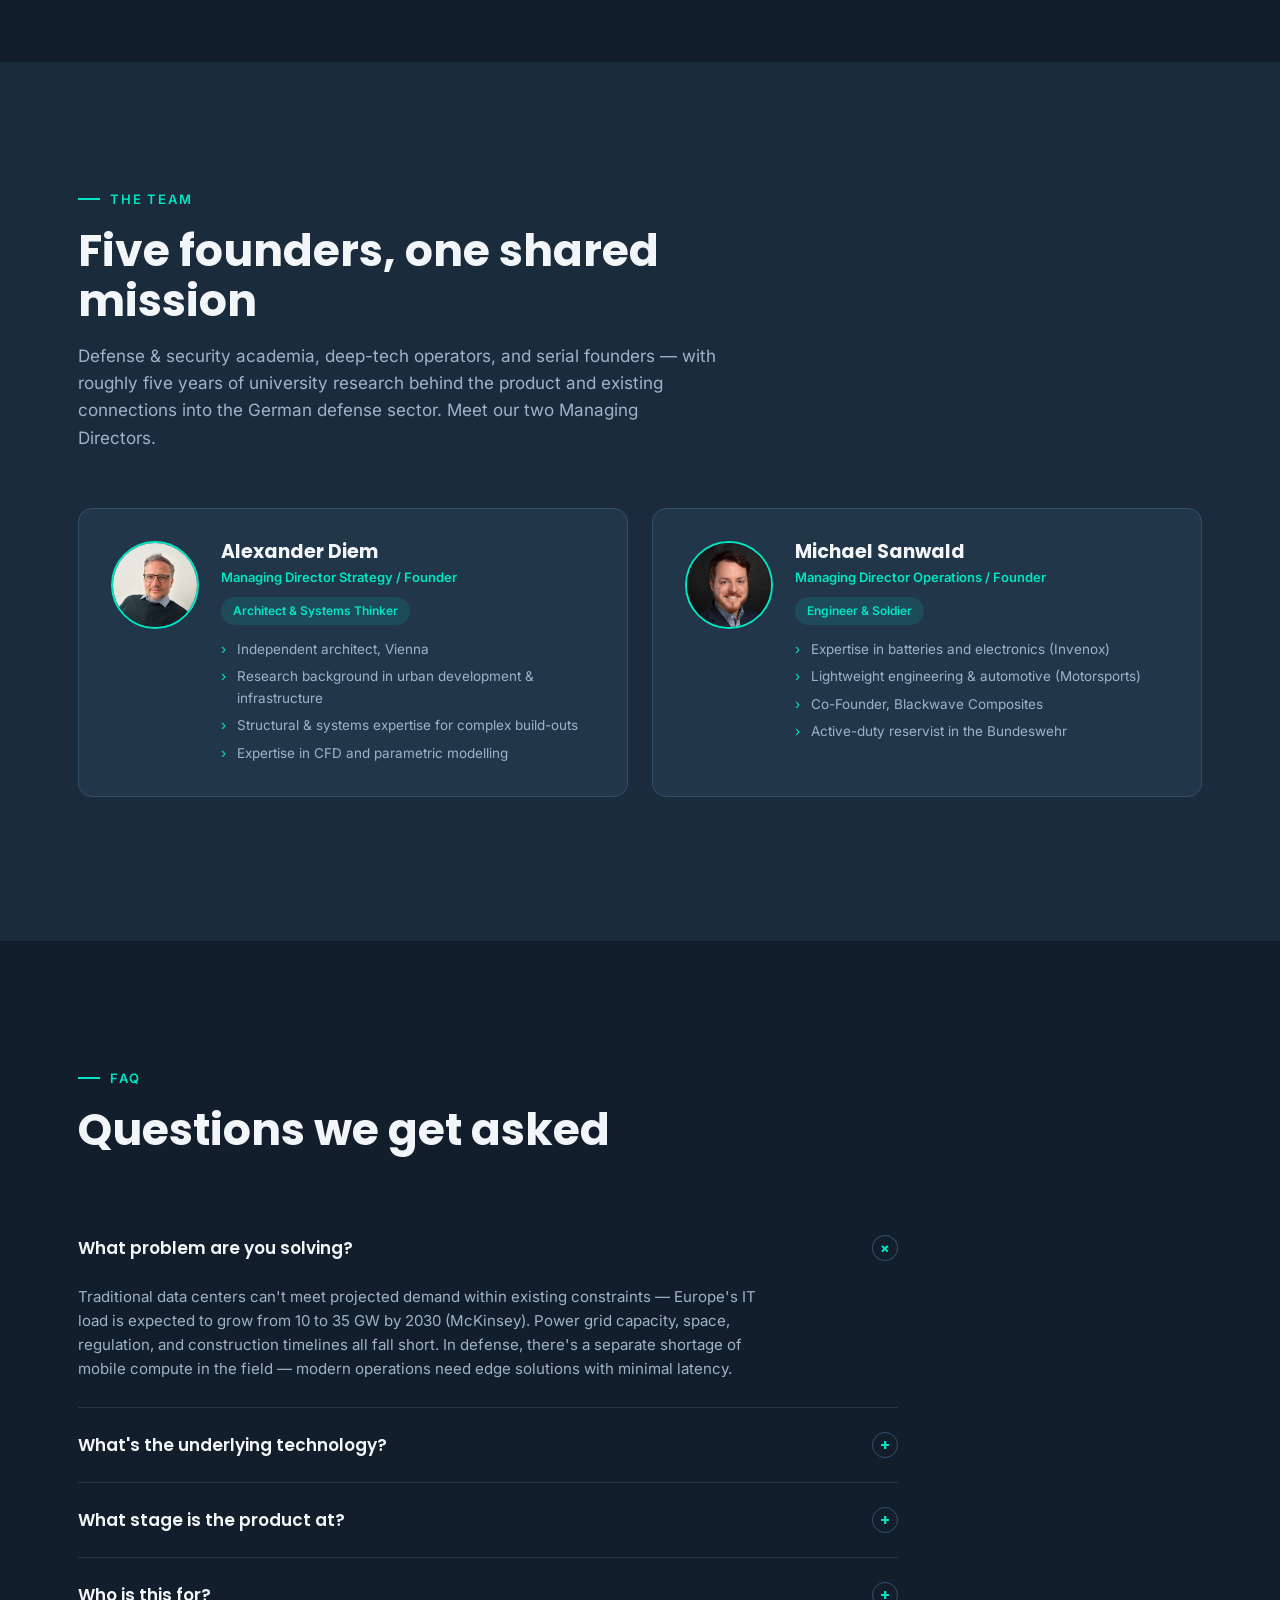
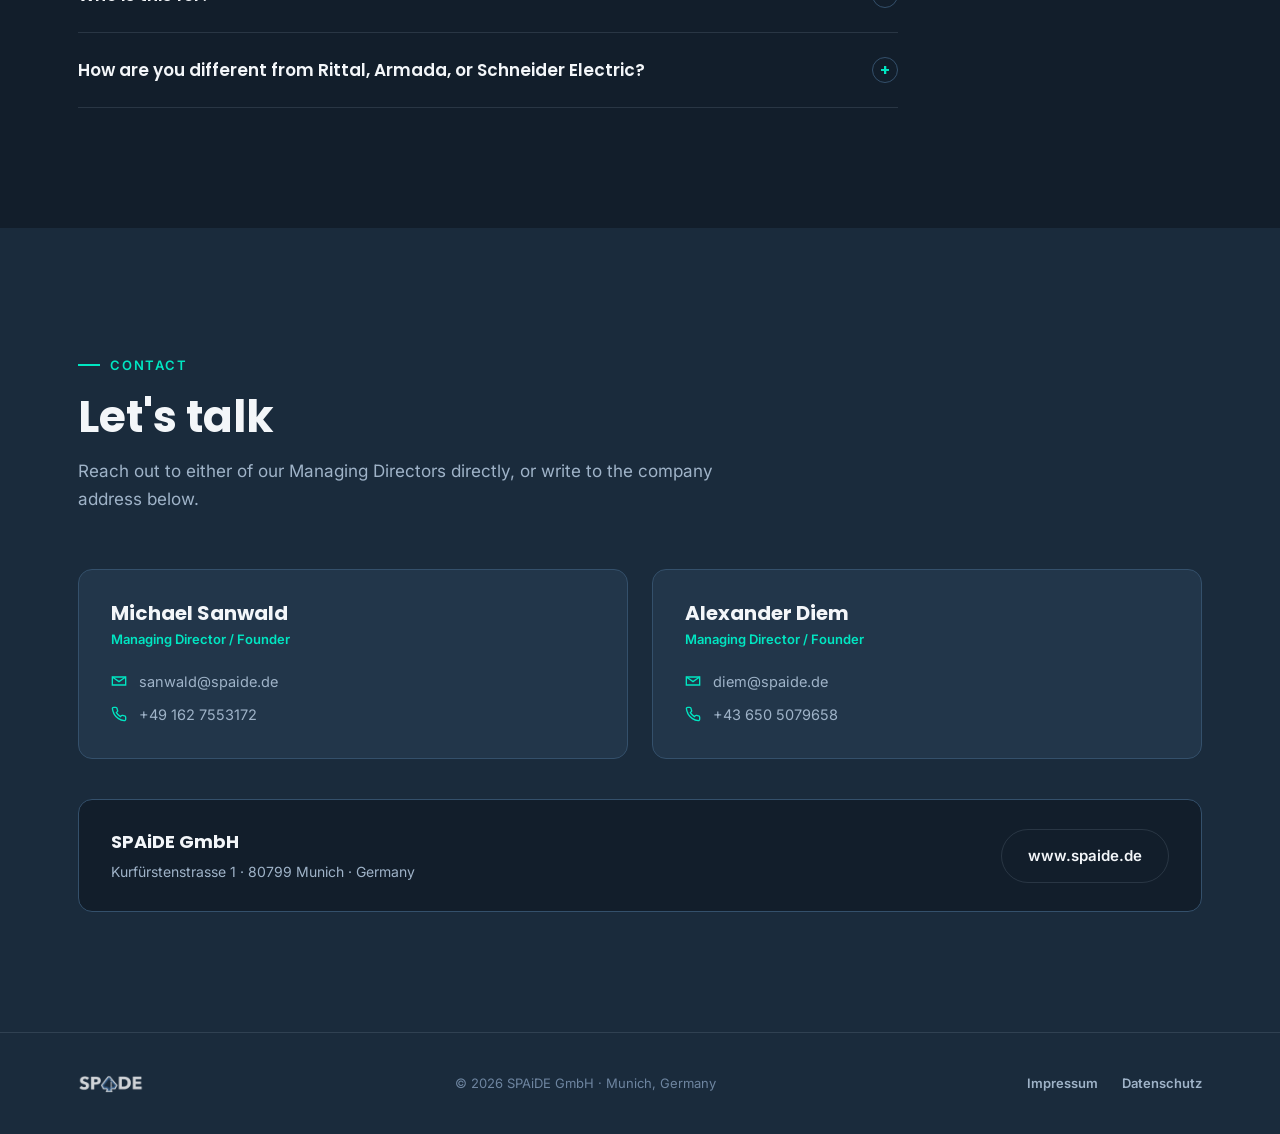
==== commit f622aa1e: "Version 2.0" ====
--- a/index.html
+++ b/index.html
@@ -6,32 +6,32 @@
 <title>SPAiDE — AI Compute. On Your Ground. Under Your Control.</title>
 <meta name="description" content="The SPAiDE Pentacube is a modular, mobile data center that deploys anywhere in under 10 minutes — sovereign, European, and built for standard power and logistics infrastructure.">
 
-<link rel="icon" type="image/png" sizes="32x32" href="assets/img/favicon-32.png">
-<link rel="apple-touch-icon" sizes="180x180" href="assets/img/favicon-180.png">
-
-<link rel="preconnect" href="https://fonts.googleapis.com">
-<link rel="preconnect" href="https://fonts.gstatic.com" crossorigin>
-<link href="https://fonts.googleapis.com/css2?family=Inter:wght@400;500;600&family=Poppins:wght@600;700;800&display=swap" rel="stylesheet">
-
-<link rel="stylesheet" href="assets/css/styles.css">
+<link rel="icon" type="image/png" sizes="32x32" href="favicon-32.png">
+<link rel="apple-touch-icon" sizes="180x180" href="favicon-180.png">
+
+<link rel="stylesheet" href="styles.css">
 </head>
 <body>
 
 <!-- ============================ NAV ============================ -->
 <nav class="nav">
   <div class="container">
-    <a href="#top" class="nav-logo"><img src="assets/img/logo-white.png" alt="SPAiDE"></a>
+    <a href="#top" class="nav-logo"><img src="logo-white.png" alt="SPAiDE"></a>
     <ul class="nav-links" id="navLinks">
-      <li><a href="#problem">The Problem</a></li>
-      <li><a href="#product">The Product</a></li>
-      <li><a href="#team">The Team</a></li>
-      <li><a href="#faq">FAQ</a></li>
-      <li><a href="#contact">Contact</a></li>
+      <li><a href="#problem" data-i18n="nav.problem">The Problem</a></li>
+      <li><a href="#product" data-i18n="nav.product">The Product</a></li>
+      <li><a href="#team" data-i18n="nav.team">The Team</a></li>
+      <li><a href="#faq" data-i18n="nav.faq">FAQ</a></li>
+      <li><a href="#contact" data-i18n="nav.contact">Contact</a></li>
     </ul>
     <div class="nav-cta">
-      <a href="#contact" class="btn btn-primary">Get in touch</a>
-    </div>
-    <button class="nav-toggle" id="navToggle" aria-label="Toggle menu">
+      <div class="lang-switch" role="group" aria-label="Sprache / Language">
+        <button type="button" data-lang="de" aria-pressed="false">DE</button>
+        <button type="button" data-lang="en" aria-pressed="true" class="active">EN</button>
+      </div>
+      <a href="#contact" class="btn btn-primary" data-i18n="cta.touch">Get in touch</a>
+    </div>
+    <button class="nav-toggle" id="navToggle" aria-label="Toggle menu" data-i18n-attr="aria-label:nav.menu">
       <svg viewBox="0 0 24 24" fill="none" stroke="currentColor" stroke-width="2"><path d="M3 6h18M3 12h18M3 18h18"/></svg>
     </button>
   </div>
@@ -40,18 +40,13 @@
 <!-- ============================ HERO ============================ -->
 <header class="hero" id="top">
   <div class="container hero-content">
-    <div class="eyebrow">SPAiDE GmbH · Munich</div>
-    <h1>AI Compute. On Your Ground. <em>Under Your Control.</em></h1>
-    <p class="hero-sub">The SPAiDE Pentacube is a full data center that deploys anywhere in under 10&nbsp;minutes — sovereign, mobile, and built for Europe's existing power and logistics infrastructure.</p>
+    <img src="logo-white.png" alt="SPAiDE" class="hero-logo">
+    <div class="eyebrow" data-i18n="hero.eyebrow">SPAiDE GmbH · Munich</div>
+    <h1 data-i18n="hero.h1">AI Compute. On Your Ground. <em>Under Your Control.</em></h1>
+    <p class="hero-sub" data-i18n="hero.sub">The SPAiDE Pentacube is a full data center that deploys anywhere in under 10&nbsp;minutes — sovereign, mobile, and built for Europe's existing power and logistics infrastructure.</p>
     <div class="hero-actions">
-      <a href="#product" class="btn btn-primary">See the Pentacube</a>
-      <a href="#contact" class="btn btn-ghost">Get in touch</a>
-    </div>
-    <div class="hero-strip">
-      <div><strong>&gt;18 kW</strong>Pure compute, PUE &lt;1.25</div>
-      <div><strong>400V / 32A</strong>Standard industrial socket</div>
-      <div><strong>&lt;10 min</strong>Deployment from delivery</div>
-      <div><strong>UniBw Munich</strong>Built on university research</div>
+      <a href="#product" class="btn btn-primary" data-i18n="cta.see">See the Pentacube</a>
+      <a href="#contact" class="btn btn-ghost" data-i18n="cta.touch2">Get in touch</a>
     </div>
   </div>
 </header>
@@ -60,49 +55,54 @@
 <section class="section" id="problem">
   <div class="container">
     <div class="section-head">
-      <div class="eyebrow">The Problem</div>
-      <h2>Europe's Digital Crisis</h2>
-      <p>Capacity as a production rate, not a construction project: our roadmap is measured in units per month, not years per site.</p>
+      <div class="eyebrow" data-i18n="nav.problem">The Problem</div>
+      <h2 data-i18n="problem.h2">Europe's Digital Crisis</h2>
+      <p data-i18n="problem.sub">Capacity as a production rate, not a construction project: our roadmap is measured in units per month, not years per site.</p>
     </div>
 
     <div class="stat-callout">
       <div class="num">10x</div>
-      <div class="txt">IT capacity needed by 2030 — and conventional data centers cannot meet that demand within existing infrastructural limits.
-        <small>Europe needs ~10 → 35 GW IT load by 2030 (McKinsey via ING)</small>
-      </div>
-    </div>
+      <div class="txt"><span data-i18n="problem.stat">IT capacity needed by 2030 — and conventional data centers cannot meet that demand within existing infrastructural limits.</span>
+        <small data-i18n="problem.stat.src">Europe needs ~10 → 35 GW IT load by 2030 (McKinsey via ING)</small>
+      </div>
+    </div>
+
+    <figure class="problem-figure">
+      <img src="problem-bottleneck.jpg" alt="Infographic: Europe's digital bottleneck — a US data center in Europe surrounded by structural constraints such as overloaded power grids, permitting delays, and latency, limiting realistic AI compute growth to a fraction of theoretical demand by 2030." data-i18n-attr="alt:problem.fig.alt">
+      <figcaption data-i18n="problem.fig.cap">Why a US-style data center model breaks down in Europe: structural, regulatory, and infrastructure limits cap realistic AI compute growth far below demand.</figcaption>
+    </figure>
 
     <div class="problem-grid">
       <div class="cell">
-        <h4>Grid-constrained by design</h4>
-        <p>New sites are bottlenecked by power availability, transmission capacity, and years-long construction and permitting timelines.</p>
+        <h4 data-i18n="problem.c1.h">Grid-constrained by design</h4>
+        <p data-i18n="problem.c1.p">New sites are bottlenecked by power availability, transmission capacity, and years-long construction and permitting timelines.</p>
       </div>
       <div class="cell">
-        <h4>Compromised sovereignty</h4>
-        <p>US cloud providers control more than 70% of the EU market — Europe spends €264bn a year on foreign IT infrastructure.</p>
+        <h4 data-i18n="problem.c2.h">Compromised sovereignty</h4>
+        <p data-i18n="problem.c2.p">US cloud providers control more than 70% of the EU market — Europe spends €264bn a year on foreign IT infrastructure.</p>
       </div>
       <div class="cell">
-        <h4>Large, immobile, vulnerable</h4>
-        <p>Fixed data centers are exposed, single-point targets that suffer from latency and network congestion at the edge.</p>
+        <h4 data-i18n="problem.c3.h">Large, immobile, vulnerable</h4>
+        <p data-i18n="problem.c3.p">Fixed data centers are exposed, single-point targets that suffer from latency and network congestion at the edge.</p>
       </div>
       <div class="cell">
-        <h4>No compute power in the field</h4>
-        <p>Modern operations — from disaster response to defense — need real compute where the mission is, not three hops away.</p>
+        <h4 data-i18n="problem.c4.h">No compute power in the field</h4>
+        <p data-i18n="problem.c4.p">Modern operations — from disaster response to defense — need real compute where the mission is, not three hops away.</p>
       </div>
     </div>
 
     <div class="quotes">
       <div class="quote">
-        <p>"We have a lot of homework to do to achieve technological sovereignty. But Europe has the strengths and the political resolve to succeed."</p>
-        <cite><b>Henna Virkkunen</b>Executive VP for Tech Sovereignty, Security &amp; Democracy · European Commission, 2025</cite>
+        <p lang="en">"We have a lot of homework to do to achieve technological sovereignty. But Europe has the strengths and the political resolve to succeed."</p>
+        <cite><b>Henna Virkkunen</b><span data-i18n="q1.role">Executive VP for Tech Sovereignty, Security &amp; Democracy</span> · European Commission, 2025</cite>
       </div>
       <div class="quote">
-        <p>"This is essential for our competitiveness, our security, and to protect our social models and democracy."</p>
-        <cite><b>Prof. Monika Schnitzer</b>Chair, German Council of Economic Experts · Sachverständigenrat, 2025</cite>
+        <p lang="en">"This is essential for our competitiveness, our security, and to protect our social models and democracy."</p>
+        <cite><b>Prof. Monika Schnitzer</b><span data-i18n="q2.role">Chair, German Council of Economic Experts</span> · Sachverständigenrat, 2025</cite>
       </div>
       <div class="quote">
-        <p>"The startups for this exist; we should bring them together with large industrial companies — including in defense."</p>
-        <cite><b>Max von Thun</b>Director, Europe &amp; Transatlantic Partnerships · Open Markets Institute, 2026</cite>
+        <p lang="en">"The startups for this exist; we should bring them together with large industrial companies — including in defense."</p>
+        <cite><b>Max von Thun</b><span data-i18n="q3.role">Director, Europe &amp; Transatlantic Partnerships</span> · Open Markets Institute, 2026</cite>
       </div>
     </div>
   </div>
@@ -112,66 +112,66 @@
 <section class="section section--alt" id="product">
   <div class="container">
     <div class="section-head">
-      <div class="eyebrow">The Product</div>
-      <h2>SPAiDE Pentacube — A Full Data Center, Anywhere</h2>
+      <div class="eyebrow" data-i18n="nav.product">The Product</div>
+      <h2 data-i18n="product.h2">SPAiDE Pentacube — A Full Data Center, Anywhere</h2>
     </div>
 
     <div class="product-hero">
       <div>
-        <p class="tagline">"Wherever <em>a welding machine can run</em> — a full data center can too."</p>
-        <p style="color:var(--slate); font-size:15.5px; max-width:480px;">A fundamentally new infrastructure-compatible form factor, built on research at UniBw Munich. The Pentacube draws on a standard industrial AC socket and moves through the same logistics chains as a Euro pallet — no dedicated electrical infrastructure, no grid upgrades, no construction.</p>
+        <p class="tagline" data-i18n="product.tag">"Wherever <em>a welding machine can run</em> — a full data center can too."</p>
+        <p style="color:var(--slate); font-size:15.5px; max-width:480px;" data-i18n="product.p">A fundamentally new infrastructure-compatible form factor, built on research at UniBw Munich. The Pentacube draws on a standard industrial AC socket and moves through the same logistics chains as a Euro pallet — no dedicated electrical infrastructure, no grid upgrades, no construction.</p>
       </div>
       <div class="product-photo">
-        <img src="assets/img/product-mountain.jpg" alt="SPAiDE Pentacube deployed in a remote mountain landscape">
+        <img src="product-mountain.jpg" alt="SPAiDE Pentacube deployed in a remote mountain landscape" data-i18n-attr="alt:product.photo.alt">
       </div>
     </div>
 
     <div class="spec-strip">
-      <div class="spec"><div class="val">&gt;18 kW</div><div class="lbl">Compute power output enabled by PUE &lt;1.25</div></div>
-      <div class="spec"><div class="val">400V / 32A</div><div class="lbl">Standard industrial AC socket</div></div>
-      <div class="spec"><div class="val">&lt;10 min</div><div class="lbl">Deployment time from delivery</div></div>
-      <div class="spec"><div class="val">120×80×150</div><div class="lbl">cm — Euro pallet dimensions, standard logistics</div></div>
-    </div>
-    <p class="spec-note">Standard 400V / 32A CEE industrial socket — the same connection used for equipment like welding machines.</p>
+      <div class="spec"><div class="val">&gt;18 kW</div><div class="lbl" data-i18n="spec1">Compute power output enabled by PUE &lt;1.25</div></div>
+      <div class="spec"><div class="val">400V / 32A</div><div class="lbl" data-i18n="spec2">Standard industrial AC socket</div></div>
+      <div class="spec"><div class="val">&lt;10 min</div><div class="lbl" data-i18n="spec3">Deployment time from delivery</div></div>
+      <div class="spec"><div class="val">120×80×150</div><div class="lbl" data-i18n="spec4">cm — Euro pallet dimensions, standard logistics</div></div>
+    </div>
+    <p class="spec-note" data-i18n="spec.note">Standard 400V / 32A CEE industrial socket — the same connection used for equipment like welding machines.</p>
 
     <div class="why-grid">
       <div class="why-card">
-        <h4>Ultra-Mobile</h4>
-        <p>Fits any Euro pallet, moves with standard logistics — pallet trucks, forklifts, and freight systems.</p>
+        <h4 data-i18n="why1.h">Ultra-Mobile</h4>
+        <p data-i18n="why1.p">Fits any Euro pallet, moves with standard logistics — pallet trucks, forklifts, and freight systems.</p>
       </div>
       <div class="why-card">
-        <h4>Sovereign</h4>
-        <p>European native by design — ITAR-free components, built for European power and regulatory standards.</p>
+        <h4 data-i18n="why2.h">Sovereign</h4>
+        <p data-i18n="why2.p">European native by design — ITAR-free components, built for European power and regulatory standards.</p>
       </div>
       <div class="why-card">
-        <h4>Scalable</h4>
-        <p>Add units to scale capacity linearly, on demand — no bespoke construction project per site.</p>
+        <h4 data-i18n="why3.h">Scalable</h4>
+        <p data-i18n="why3.p">Add units to scale capacity linearly, on demand — no bespoke construction project per site.</p>
       </div>
       <div class="why-card">
-        <h4>Rugged</h4>
-        <p>Built for field conditions, not the server room — from desert heat to disaster response terrain.</p>
+        <h4 data-i18n="why4.h">Rugged</h4>
+        <p data-i18n="why4.p">Built for field conditions, not the server room — from desert heat to disaster response terrain.</p>
       </div>
     </div>
 
     <div class="deploy-gallery">
-      <h3>Deploy Everywhere</h3>
-      <p>Real-world use case: sovereign, tactical AI compute for the Bundeswehr — no fixed infrastructure required.</p>
+      <h3 data-i18n="deploy.h">Deploy Everywhere</h3>
+      <p data-i18n="deploy.p">Real-world use case: sovereign, tactical AI compute for the Bundeswehr — no fixed infrastructure required.</p>
       <div class="gallery-grid">
         <div class="gallery-item">
-          <img src="assets/img/usecase-defense.jpg" alt="Pentacube deployed at a defense field operations site">
-          <span>Defense Locations</span>
+          <img src="usecase-defense.jpg" alt="Pentacube deployed at a defense field operations site" data-i18n-attr="alt:g1.alt">
+          <span data-i18n="g1.l">Defense Locations</span>
         </div>
         <div class="gallery-item">
-          <img src="assets/img/usecase-industrial.jpg" alt="Pentacube deployed at an industrial facility">
-          <span>Industrial Facilities</span>
+          <img src="usecase-industrial.jpg" alt="Pentacube deployed at an industrial facility" data-i18n-attr="alt:g2.alt">
+          <span data-i18n="g2.l">Industrial Facilities</span>
         </div>
         <div class="gallery-item">
-          <img src="assets/img/usecase-disaster.jpg" alt="Pentacube deployed during disaster response">
-          <span>Disaster Management</span>
+          <img src="usecase-disaster.jpg" alt="Pentacube deployed during disaster response" data-i18n-attr="alt:g3.alt">
+          <span data-i18n="g3.l">Disaster Management</span>
         </div>
         <div class="gallery-item">
-          <img src="assets/img/product-desert.jpg" alt="Pentacube deployed in a remote desert area">
-          <span>Remote Areas</span>
+          <img src="product-desert.jpg" alt="Pentacube deployed in a remote desert area" data-i18n-attr="alt:g4.alt">
+          <span data-i18n="g4.l">Remote Areas</span>
         </div>
       </div>
     </div>
@@ -182,68 +182,40 @@
 <section class="section" id="team">
   <div class="container">
     <div class="section-head">
-      <div class="eyebrow">The Team</div>
-      <h2>Five founders, one shared mission</h2>
-      <p>Defense &amp; security academia, deep-tech operators, and serial founders — with roughly five years of university research behind the product and existing connections into the German defense sector.</p>
+      <div class="eyebrow" data-i18n="nav.team">The Team</div>
+      <h2 data-i18n="team.h2">Five founders, one shared mission</h2>
+      <p data-i18n="team.sub">Defense &amp; security academia, deep-tech operators, and serial founders — with roughly five years of university research behind the product and existing connections into the German defense sector. Meet our two Managing Directors.</p>
     </div>
 
     <div class="team-leads">
       <div class="team-card">
-        <img src="assets/img/team-diem.jpg" alt="Alexander Diem">
+        <img src="team-diem.jpg" alt="Alexander Diem">
         <div>
           <h4>Alexander Diem</h4>
-          <div class="role">Managing Director Strategy / Founder</div>
-          <span class="tag">Architect &amp; Systems Thinker</span>
+          <div class="role" data-i18n="team.diem.role">Managing Director Strategy / Founder</div>
+          <span class="tag" data-i18n="team.diem.tag">Architect &amp; Systems Thinker</span>
           <ul>
-            <li>Independent architect, Vienna</li>
-            <li>Research background in urban development &amp; infrastructure</li>
-            <li>Structural &amp; systems expertise for complex build-outs</li>
-            <li>Expertise in CFD and parametric modelling</li>
+            <li data-i18n="team.diem.b1">Independent architect, Vienna</li>
+            <li data-i18n="team.diem.b2">Research background in urban development &amp; infrastructure</li>
+            <li data-i18n="team.diem.b3">Structural &amp; systems expertise for complex build-outs</li>
+            <li data-i18n="team.diem.b4">Expertise in CFD and parametric modelling</li>
           </ul>
         </div>
       </div>
       <div class="team-card">
-        <img src="assets/img/team-sanwald.jpg" alt="Michael Sanwald">
+        <img src="team-sanwald.jpg" alt="Michael Sanwald">
         <div>
           <h4>Michael Sanwald</h4>
-          <div class="role">Managing Director Operations / Founder</div>
-          <span class="tag">Engineer &amp; Soldier</span>
+          <div class="role" data-i18n="team.san.role">Managing Director Operations / Founder</div>
+          <span class="tag" data-i18n="team.san.tag">Engineer &amp; Soldier</span>
           <ul>
-            <li>Expertise in batteries and electronics (Invenox)</li>
-            <li>Lightweight engineering &amp; automotive (Motorsports)</li>
-            <li>Co-Founder, Blackwave Composites</li>
-            <li>Active-duty reservist in the Bundeswehr</li>
+            <li data-i18n="team.san.b1">Expertise in batteries and electronics (Invenox)</li>
+            <li data-i18n="team.san.b2">Lightweight engineering &amp; automotive (Motorsports)</li>
+            <li data-i18n="team.san.b3">Co-Founder, Blackwave Composites</li>
+            <li data-i18n="team.san.b4">Active-duty reservist in the Bundeswehr</li>
           </ul>
         </div>
       </div>
-    </div>
-
-    <div class="team-partners">
-      <div class="partner-card">
-        <img src="assets/img/team-brunthaler.jpg" alt="Prof. Dr. Stefan Brunthaler">
-        <h4>Prof. Dr. Stefan Brunthaler</h4>
-        <div class="role">Secure SW Engineering · UniBwM</div>
-        <p>Defence &amp; security academia. Postdoc, Univ. of California, Irvine, research for DARPA. Bridges basic research and military requirements.</p>
-      </div>
-      <div class="partner-card">
-        <img src="assets/img/team-soltes.jpg" alt="Dr.-Ing. Martin Šoltés">
-        <h4>Dr.-Ing. Martin Šoltés</h4>
-        <div class="role">Electrified Systems · TH Ulm</div>
-        <p>Joining TH Ulm as Professor of Electrified Drive Systems. Scaled a research spin-off into an OEM, put 1,000+ electric vehicles on the road.</p>
-      </div>
-      <div class="partner-card">
-        <img src="assets/img/team-steffan.jpg" alt="Moritz Steffan">
-        <h4>Moritz Steffan</h4>
-        <div class="role">Director Battery Technology</div>
-        <p>Co-Founder of battery startup Invenox. 15 years of experience in deep tech, supply chain &amp; management (M.Sc. Vehicle Engineering).</p>
-      </div>
-    </div>
-
-    <div class="badge-strip">
-      <span>Defence Networks</span>
-      <span>Serial Founders</span>
-      <span>UniBwM · TUM Alumni</span>
-      <span>Deep-Tech Operators</span>
     </div>
   </div>
 </section>
@@ -252,45 +224,35 @@
 <section class="section section--alt" id="faq">
   <div class="container">
     <div class="section-head">
-      <div class="eyebrow">FAQ</div>
-      <h2>Questions we get asked</h2>
+      <div class="eyebrow" data-i18n="nav.faq">FAQ</div>
+      <h2 data-i18n="faq.h2">Questions we get asked</h2>
     </div>
 
     <div class="faq-list" id="faqList">
 
       <div class="faq-item open">
-        <button class="faq-q"><span>What problem are you solving?</span><span class="icon">+</span></button>
-        <div class="faq-a"><p>Traditional data centers can't meet projected demand within existing constraints — Europe's IT load is expected to grow from 10 to 35 GW by 2030 (McKinsey). Power grid capacity, space, regulation, and construction timelines all fall short. In defense, there's a separate shortage of mobile compute in the field — modern operations need edge solutions with minimal latency.</p></div>
+        <button class="faq-q"><span data-i18n="f1.q">What problem are you solving?</span><span class="icon">+</span></button>
+        <div class="faq-a"><p data-i18n="f1.a">Traditional data centers can't meet projected demand within existing constraints — Europe's IT load is expected to grow from 10 to 35 GW by 2030 (McKinsey). Power grid capacity, space, regulation, and construction timelines all fall short. In defense, there's a separate shortage of mobile compute in the field — modern operations need edge solutions with minimal latency.</p></div>
       </div>
 
       <div class="faq-item">
-        <button class="faq-q"><span>What's the underlying technology?</span><span class="icon">+</span></button>
-        <div class="faq-a"><p>The Pentacube runs on a standard 400V/32A CEE industrial socket — the same connection used for welding machines — delivering over 18 kW of usable compute without dedicated electrical infrastructure or grid upgrades. Its Euro pallet dimensions (120×80×150 cm) make it fully compatible with standard logistics, enabling deployment in under 10 minutes.</p></div>
+        <button class="faq-q"><span data-i18n="f2.q">What's the underlying technology?</span><span class="icon">+</span></button>
+        <div class="faq-a"><p data-i18n="f2.a">The Pentacube runs on a standard 400V/32A CEE industrial socket — the same connection used for welding machines — delivering over 18 kW of usable compute without dedicated electrical infrastructure or grid upgrades. Its Euro pallet dimensions (120×80×150 cm) make it fully compatible with standard logistics, enabling deployment in under 10 minutes.</p></div>
       </div>
 
       <div class="faq-item">
-        <button class="faq-q"><span>What stage is the product at?</span><span class="icon">+</span></button>
-        <div class="faq-a"><p>The first prototype is in the detailed design phase, with the build running through mid-September 2026. It follows roughly five years of underlying university research — this is the first time that research is being turned into a working product.</p></div>
+        <button class="faq-q"><span data-i18n="f3.q">What stage is the product at?</span><span class="icon">+</span></button>
+        <div class="faq-a"><p data-i18n="f3.a">We will have completed a demonstrator by mid-November 2026. It follows roughly five years of underlying university research — this is the first time that research is being turned into a working product.</p></div>
       </div>
 
       <div class="faq-item">
-        <button class="faq-q"><span>Who is this for?</span><span class="icon">+</span></button>
-        <div class="faq-a"><p>Five market segments benefit most from mobile compute: Military &amp; Government (NATO, Bundeswehr, Police, Civil Protection); Energy &amp; Industry (wind farms, oil platforms, mining, construction); Events &amp; Broadcast; Humanitarian Aid (UNHCR, Red Cross, NGOs, disaster relief); and Field Research.</p></div>
+        <button class="faq-q"><span data-i18n="f4.q">Who is this for?</span><span class="icon">+</span></button>
+        <div class="faq-a"><p data-i18n="f4.a">Five market segments benefit most from mobile compute: Military &amp; Government (NATO, Bundeswehr, Police, Civil Protection); Energy &amp; Industry (wind farms, oil platforms, mining, construction); Events &amp; Broadcast; Humanitarian Aid (UNHCR, Red Cross, NGOs, disaster relief); and Field Research.</p></div>
       </div>
 
       <div class="faq-item">
-        <button class="faq-q"><span>What's your business model?</span><span class="icon">+</span></button>
-        <div class="faq-a"><p>A partner-first, phased go-to-market: starting with validated LOIs and joint deployments, then scaling through direct and partner sales. Revenue starts with hardware sales and engineering services, then expands into recurring models — leasing and DCaaS (data center as a service).</p></div>
-      </div>
-
-      <div class="faq-item">
-        <button class="faq-q"><span>How are you different from Rittal, Armada, or Schneider Electric?</span><span class="icon">+</span></button>
-        <div class="faq-a"><p>Rittal builds stationary, bulky rack enclosures — not mobile, rugged, or compact. Armada is capable and plug-and-play but not European, and lacks ultra-mobility and quick availability. Schneider treats data center infrastructure as a sub-division. SPAiDE is a genuinely European company, fully compatible with the European power grid, in a smaller sub-container format built for last-mile deployment.</p></div>
-      </div>
-
-      <div class="faq-item">
-        <button class="faq-q"><span>How do you protect your IP?</span><span class="icon">+</span></button>
-        <div class="faq-a"><p>We're preparing a patent application and registering a trademark. The core value sits in the systems-level integration — the internal airflow design that saves energy and reduces required volume, shock- and vibration-resistant connections, and the rechargeable battery power supply.</p></div>
+        <button class="faq-q"><span data-i18n="f6.q">How are you different from Rittal, Armada, or Schneider Electric?</span><span class="icon">+</span></button>
+        <div class="faq-a"><p data-i18n="f6.a">Rittal builds stationary, bulky rack enclosures — not mobile, rugged, or compact. Armada is capable and plug-and-play but not European, and lacks ultra-mobility and quick availability. Schneider treats data center infrastructure as a sub-division. SPAiDE is a genuinely European company, fully compatible with the European power grid, in a smaller sub-container format built for last-mile deployment.</p></div>
       </div>
 
     </div>
@@ -301,17 +263,17 @@
 <section class="section" id="contact">
   <div class="container">
     <div class="section-head">
-      <div class="eyebrow">Contact</div>
-      <h2>Let's talk</h2>
-      <p>Reach out to either of our Managing Directors directly, or write to the company address below.</p>
+      <div class="eyebrow" data-i18n="nav.contact">Contact</div>
+      <h2 data-i18n="contact.h2">Let's talk</h2>
+      <p data-i18n="contact.sub">Reach out to either of our Managing Directors directly, or write to the company address below.</p>
     </div>
 
     <div class="contact-grid">
       <div class="contact-card">
         <h4>Michael Sanwald</h4>
-        <div class="role">Managing Director / Founder</div>
+        <div class="role" data-i18n="contact.role1">Managing Director / Founder</div>
         <div class="contact-line">
-          <svg viewBox="0 0 24 24" fill="none" stroke="currentColor" stroke-width="2"><path d="M4 4h16v16H4z" opacity="0"/><path d="M22 6l-10 7L2 6"/><path d="M2 6h20v12H2z"/></svg>
+          <svg viewBox="0 0 24 24" fill="none" stroke="currentColor" stroke-width="2"><path d="M22 6l-10 7L2 6"/><path d="M2 6h20v12H2z"/></svg>
           <a href="mailto:sanwald@spaide.de">sanwald@spaide.de</a>
         </div>
         <div class="contact-line">
@@ -321,7 +283,7 @@
       </div>
       <div class="contact-card">
         <h4>Alexander Diem</h4>
-        <div class="role">Managing Director / Founder</div>
+        <div class="role" data-i18n="contact.role2">Managing Director / Founder</div>
         <div class="contact-line">
           <svg viewBox="0 0 24 24" fill="none" stroke="currentColor" stroke-width="2"><path d="M22 6l-10 7L2 6"/><path d="M2 6h20v12H2z"/></svg>
           <a href="mailto:diem@spaide.de">diem@spaide.de</a>
@@ -336,7 +298,7 @@
     <div class="contact-company">
       <div>
         <div class="name">SPAiDE GmbH</div>
-        <div class="addr">Kurfürstenstrasse 1 · 80799 Munich · Germany</div>
+        <div class="addr" data-i18n="contact.addr">Kurfürstenstrasse 1 · 80799 Munich · Germany</div>
       </div>
       <a href="https://www.spaide.de" class="btn btn-ghost" target="_blank" rel="noopener">www.spaide.de</a>
     </div>
@@ -346,11 +308,16 @@
 <!-- ============================ FOOTER ============================ -->
 <footer>
   <div class="container">
-    <img src="assets/img/logo-white.png" alt="SPAiDE">
-    <p>© 2026 SPAiDE GmbH · Munich, Germany</p>
+    <img src="logo-white.png" alt="SPAiDE">
+    <p data-i18n="footer.c">© 2026 SPAiDE GmbH · Munich, Germany</p>
+    <nav class="footer-links" aria-label="Impressum und Datenschutz">
+      <a href="impressum.html">Impressum</a>
+      <a href="datenschutz.html">Datenschutz</a>
+    </nav>
   </div>
 </footer>
 
-<script src="assets/js/main.js"></script>
+<script src="main.js"></script>
+<script src="i18n.js"></script>
 </body>
 </html>
--- a/styles.css
+++ b/styles.css
@@ -0,0 +1,501 @@
+/* Lokal gehostete Schriften (Poppins, Inter) – kein Abruf bei Google */
+@font-face{font-family:'Poppins';font-style:normal;font-display:swap;font-weight:600;src:url('poppins-latin-ext-600-normal.woff2') format('woff2');unicode-range:U+0100-02BA,U+02BD-02C5,U+02C7-02CC,U+02CE-02D7,U+02DD-02FF,U+0304,U+0308,U+0329,U+1D00-1DBF,U+1E00-1E9F,U+1EF2-1EFF,U+2020,U+20A0-20AB,U+20AD-20C0,U+2113,U+2C60-2C7F,U+A720-A7FF;}
+@font-face{font-family:'Poppins';font-style:normal;font-display:swap;font-weight:600;src:url('poppins-latin-600-normal.woff2') format('woff2');unicode-range:U+0000-00FF,U+0131,U+0152-0153,U+02BB-02BC,U+02C6,U+02DA,U+02DC,U+0304,U+0308,U+0329,U+2000-206F,U+20AC,U+2122,U+2191,U+2193,U+2212,U+2215,U+FEFF,U+FFFD;}
+@font-face{font-family:'Poppins';font-style:normal;font-display:swap;font-weight:700;src:url('poppins-latin-ext-700-normal.woff2') format('woff2');unicode-range:U+0100-02BA,U+02BD-02C5,U+02C7-02CC,U+02CE-02D7,U+02DD-02FF,U+0304,U+0308,U+0329,U+1D00-1DBF,U+1E00-1E9F,U+1EF2-1EFF,U+2020,U+20A0-20AB,U+20AD-20C0,U+2113,U+2C60-2C7F,U+A720-A7FF;}
+@font-face{font-family:'Poppins';font-style:normal;font-display:swap;font-weight:700;src:url('poppins-latin-700-normal.woff2') format('woff2');unicode-range:U+0000-00FF,U+0131,U+0152-0153,U+02BB-02BC,U+02C6,U+02DA,U+02DC,U+0304,U+0308,U+0329,U+2000-206F,U+20AC,U+2122,U+2191,U+2193,U+2212,U+2215,U+FEFF,U+FFFD;}
+@font-face{font-family:'Poppins';font-style:normal;font-display:swap;font-weight:800;src:url('poppins-latin-ext-800-normal.woff2') format('woff2');unicode-range:U+0100-02BA,U+02BD-02C5,U+02C7-02CC,U+02CE-02D7,U+02DD-02FF,U+0304,U+0308,U+0329,U+1D00-1DBF,U+1E00-1E9F,U+1EF2-1EFF,U+2020,U+20A0-20AB,U+20AD-20C0,U+2113,U+2C60-2C7F,U+A720-A7FF;}
+@font-face{font-family:'Poppins';font-style:normal;font-display:swap;font-weight:800;src:url('poppins-latin-800-normal.woff2') format('woff2');unicode-range:U+0000-00FF,U+0131,U+0152-0153,U+02BB-02BC,U+02C6,U+02DA,U+02DC,U+0304,U+0308,U+0329,U+2000-206F,U+20AC,U+2122,U+2191,U+2193,U+2212,U+2215,U+FEFF,U+FFFD;}
+@font-face{font-family:'Inter';font-style:normal;font-display:swap;font-weight:400;src:url('inter-latin-ext-400-normal.woff2') format('woff2');unicode-range:U+0100-02BA,U+02BD-02C5,U+02C7-02CC,U+02CE-02D7,U+02DD-02FF,U+0304,U+0308,U+0329,U+1D00-1DBF,U+1E00-1E9F,U+1EF2-1EFF,U+2020,U+20A0-20AB,U+20AD-20C0,U+2113,U+2C60-2C7F,U+A720-A7FF;}
+@font-face{font-family:'Inter';font-style:normal;font-display:swap;font-weight:400;src:url('inter-latin-400-normal.woff2') format('woff2');unicode-range:U+0000-00FF,U+0131,U+0152-0153,U+02BB-02BC,U+02C6,U+02DA,U+02DC,U+0304,U+0308,U+0329,U+2000-206F,U+20AC,U+2122,U+2191,U+2193,U+2212,U+2215,U+FEFF,U+FFFD;}
+@font-face{font-family:'Inter';font-style:normal;font-display:swap;font-weight:500;src:url('inter-latin-ext-500-normal.woff2') format('woff2');unicode-range:U+0100-02BA,U+02BD-02C5,U+02C7-02CC,U+02CE-02D7,U+02DD-02FF,U+0304,U+0308,U+0329,U+1D00-1DBF,U+1E00-1E9F,U+1EF2-1EFF,U+2020,U+20A0-20AB,U+20AD-20C0,U+2113,U+2C60-2C7F,U+A720-A7FF;}
+@font-face{font-family:'Inter';font-style:normal;font-display:swap;font-weight:500;src:url('inter-latin-500-normal.woff2') format('woff2');unicode-range:U+0000-00FF,U+0131,U+0152-0153,U+02BB-02BC,U+02C6,U+02DA,U+02DC,U+0304,U+0308,U+0329,U+2000-206F,U+20AC,U+2122,U+2191,U+2193,U+2212,U+2215,U+FEFF,U+FFFD;}
+@font-face{font-family:'Inter';font-style:normal;font-display:swap;font-weight:600;src:url('inter-latin-ext-600-normal.woff2') format('woff2');unicode-range:U+0100-02BA,U+02BD-02C5,U+02C7-02CC,U+02CE-02D7,U+02DD-02FF,U+0304,U+0308,U+0329,U+1D00-1DBF,U+1E00-1E9F,U+1EF2-1EFF,U+2020,U+20A0-20AB,U+20AD-20C0,U+2113,U+2C60-2C7F,U+A720-A7FF;}
+@font-face{font-family:'Inter';font-style:normal;font-display:swap;font-weight:600;src:url('inter-latin-600-normal.woff2') format('woff2');unicode-range:U+0000-00FF,U+0131,U+0152-0153,U+02BB-02BC,U+02C6,U+02DA,U+02DC,U+0304,U+0308,U+0329,U+2000-206F,U+20AC,U+2122,U+2191,U+2193,U+2212,U+2215,U+FEFF,U+FFFD;}
+
+/* ==========================================================================
+   SPAiDE — Design tokens
+   ========================================================================== */
+:root{
+  --navy:        #1A2B3C;   /* RAL 5011 Steel Blue — primary background */
+  --navy-deep:   #121E2B;   /* darker panel */
+  --panel:       #22364A;   /* card surface */
+  --panel-line:  #34506B;   /* card border */
+  --salmon:      #CF6919;   /* RAL 3022 Salmon Pink */
+  --sulfur:      #EDFF21;   /* RAL 1016 Sulfur Yellow */
+  --teal:        #00E6C2;   /* accent */
+  --ink:         #F3F6F9;   /* primary text on navy */
+  --slate:       #9FB3C8;   /* secondary text on navy */
+  --slate-dim:   #6E85A0;   /* tertiary / captions */
+  --line:        rgba(159,179,200,0.16);
+
+  --font-display: "Poppins", "Helvetica Neue", Arial, sans-serif;
+  --font-body: "Inter", "Helvetica Neue", Arial, sans-serif;
+
+  --container: 1180px;
+  --radius: 14px;
+  --radius-sm: 8px;
+}
+
+*,*::before,*::after{ box-sizing:border-box; }
+html{ scroll-behavior:smooth; scroll-padding-top: 84px; }
+body{
+  margin:0;
+  background:var(--navy);
+  color:var(--ink);
+  font-family:var(--font-body);
+  font-size:16px;
+  line-height:1.6;
+  -webkit-font-smoothing:antialiased;
+}
+img{ max-width:100%; display:block; }
+a{ color:inherit; text-decoration:none; }
+ul{ margin:0; padding:0; list-style:none; }
+h1,h2,h3,h4{ font-family:var(--font-display); margin:0; line-height:1.15; font-weight:700; }
+p{ margin:0; }
+
+.container{ max-width:var(--container); margin:0 auto; padding:0 28px; }
+
+.eyebrow{
+  display:inline-flex;
+  align-items:center;
+  gap:10px;
+  font-family:var(--font-body);
+  font-weight:700;
+  font-size:13px;
+  letter-spacing:.14em;
+  text-transform:uppercase;
+  color:var(--teal);
+  margin-bottom:16px;
+}
+.eyebrow::before{
+  content:"";
+  width:22px; height:2px;
+  background:var(--teal);
+  display:inline-block;
+}
+
+.section{ padding:120px 0; position:relative; }
+.section--tight{ padding:96px 0; }
+.section-head{ max-width:640px; margin-bottom:56px; }
+.section-head h2{ font-size:clamp(30px,4vw,44px); color:var(--ink); }
+.section-head p{ margin-top:16px; color:var(--slate); font-size:17px; }
+.section--alt{ background:var(--navy-deep); }
+
+.section-head.center{ margin-left:auto; margin-right:auto; text-align:center; }
+
+/* Buttons */
+.btn{
+  display:inline-flex;
+  align-items:center;
+  gap:10px;
+  padding:14px 26px;
+  border-radius:999px;
+  font-family:var(--font-body);
+  font-weight:600;
+  font-size:15px;
+  cursor:pointer;
+  border:1px solid transparent;
+  transition:transform .15s ease, background .15s ease, border-color .15s ease;
+}
+.btn:hover{ transform:translateY(-1px); }
+.btn-primary{ background:var(--salmon); color:#fff; }
+.btn-primary:hover{ background:#e0791f; }
+.btn-ghost{ background:transparent; border-color:var(--line); color:var(--ink); }
+.btn-ghost:hover{ border-color:var(--teal); color:var(--teal); }
+
+/* ==========================================================================
+   Nav
+   ========================================================================== */
+.nav{
+  position:fixed; top:0; left:0; right:0; z-index:100;
+  background:rgba(18,30,43,0.72);
+  backdrop-filter:blur(14px);
+  -webkit-backdrop-filter:blur(14px);
+  border-bottom:1px solid rgba(159,179,200,0.10);
+}
+.nav .container{
+  display:flex; align-items:center; justify-content:space-between;
+  height:76px;
+}
+.nav-logo img{ height:22px; width:auto; }
+.nav-links{ display:flex; align-items:center; gap:36px; }
+.nav-links a{
+  font-size:14px; font-weight:600; letter-spacing:.02em;
+  color:var(--slate); position:relative; padding:6px 0;
+}
+.nav-links a:hover{ color:var(--ink); }
+.nav-cta{ display:flex; align-items:center; gap:18px; }
+.nav-cta .btn{ padding:10px 20px; font-size:14px; }
+.nav-toggle{
+  display:none; background:none; border:0; color:var(--ink);
+  width:40px; height:40px; cursor:pointer;
+}
+.nav-toggle svg{ width:24px; height:24px; }
+
+@media (max-width: 900px){
+  .nav-links{
+    position:fixed; top:76px; left:0; right:0;
+    flex-direction:column; align-items:flex-start; gap:0;
+    background:var(--navy-deep);
+    border-bottom:1px solid var(--line);
+    max-height:0; overflow:hidden;
+    transition:max-height .25s ease;
+  }
+  .nav-links.open{ max-height:420px; }
+  .nav-links a{ width:100%; padding:16px 28px; border-bottom:1px solid var(--line); }
+  .nav-cta .btn{ display:none; }
+  .nav-cta{ margin-left:auto; margin-right:10px; }
+  .nav-toggle{ display:flex; align-items:center; justify-content:center; }
+}
+
+/* ==========================================================================
+   Hero
+   ========================================================================== */
+.hero{
+  position:relative;
+  min-height:100vh;
+  display:flex;
+  align-items:center;
+  padding-top:76px;
+  overflow:hidden;
+  background:
+    linear-gradient(180deg, rgba(18,30,43,0.55) 0%, rgba(18,30,43,0.88) 62%, var(--navy) 100%),
+    linear-gradient(115deg, rgba(18,30,43,0.92) 0%, rgba(26,43,60,0.55) 55%, rgba(26,43,60,0.25) 100%),
+    url("hero-detail.jpg") center 30%/cover no-repeat;
+}
+.hero-content{ max-width:760px; padding:80px 0 96px; }
+.hero-logo{ height:88px; width:auto; margin-bottom:40px; }
+.hero-content .eyebrow{ color:var(--sulfur); }
+.hero-content .eyebrow::before{ background:var(--sulfur); }
+.hero h1{
+  font-size:clamp(38px,6vw,68px);
+  letter-spacing:-0.01em;
+  color:var(--ink);
+}
+.hero h1 em{ font-style:normal; color:var(--teal); }
+.hero-sub{
+  margin-top:24px;
+  font-size:19px;
+  color:var(--slate);
+  max-width:560px;
+}
+.hero-actions{ margin-top:40px; display:flex; gap:16px; flex-wrap:wrap; }
+.hero-strip{
+  margin-top:64px;
+  display:flex; gap:40px; flex-wrap:wrap;
+  padding-top:28px;
+  border-top:1px solid var(--line);
+}
+.hero-strip div{ font-size:13px; color:var(--slate-dim); letter-spacing:.02em; }
+.hero-strip strong{ display:block; font-family:var(--font-display); font-size:20px; color:var(--ink); font-weight:700; }
+
+/* ==========================================================================
+   Problem section
+   ========================================================================== */
+.stat-callout{
+  display:flex; align-items:center; gap:32px;
+  background:var(--panel);
+  border:1px solid var(--panel-line);
+  border-radius:var(--radius);
+  padding:36px 40px;
+  margin-bottom:56px;
+  flex-wrap:wrap;
+}
+.stat-callout .num{
+  font-family:var(--font-display); font-weight:800;
+  font-size:clamp(48px,7vw,80px);
+  color:var(--salmon);
+  line-height:1;
+}
+.stat-callout .txt{ flex:1; min-width:240px; color:var(--ink); font-size:17px; }
+.stat-callout .txt small{ display:block; margin-top:6px; color:var(--slate-dim); font-size:13px; }
+
+.problem-figure{
+  margin:0 0 56px;
+  border:1px solid var(--panel-line);
+  border-radius:var(--radius);
+  overflow:hidden;
+  background:var(--panel);
+}
+.problem-figure img{ width:100%; display:block; }
+.problem-figure figcaption{
+  padding:18px 24px;
+  font-size:13.5px;
+  color:var(--slate-dim);
+  border-top:1px solid var(--panel-line);
+}
+
+.problem-grid{
+  display:grid; grid-template-columns:repeat(2,1fr); gap:1px;
+  background:var(--panel-line);
+  border:1px solid var(--panel-line);
+  border-radius:var(--radius);
+  overflow:hidden;
+}
+.problem-grid .cell{
+  background:var(--panel); padding:32px;
+}
+.problem-grid .cell h4{ color:var(--ink); font-size:17px; margin-bottom:10px; }
+.problem-grid .cell p{ color:var(--slate); font-size:15px; }
+
+.quotes{
+  margin-top:72px;
+  display:grid; grid-template-columns:repeat(3,1fr); gap:28px;
+}
+.quote{
+  border-top:2px solid var(--teal);
+  padding-top:20px;
+}
+.quote p{ font-size:16px; color:var(--ink); font-style:italic; }
+.quote cite{ display:block; margin-top:16px; font-style:normal; font-size:13px; color:var(--slate-dim); }
+.quote cite b{ display:block; color:var(--slate); font-size:14px; font-weight:600; }
+
+/* ==========================================================================
+   Product section
+   ========================================================================== */
+.product-hero{
+  display:grid; grid-template-columns:1.1fr .9fr; gap:56px; align-items:center;
+  margin-bottom:80px;
+}
+.product-hero .tagline{
+  font-family:var(--font-display); font-weight:600;
+  font-size:clamp(22px,2.6vw,30px);
+  color:var(--ink);
+  margin-bottom:28px;
+}
+.product-hero .tagline em{ font-style:normal; color:var(--teal); }
+.product-photo{
+  border-radius:var(--radius);
+  overflow:hidden;
+  border:1px solid var(--panel-line);
+  aspect-ratio:4/3;
+}
+.product-photo img{ width:100%; height:100%; object-fit:cover; object-position:20% center; }
+
+.spec-strip{
+  display:grid; grid-template-columns:repeat(4,1fr);
+  border:1px solid var(--panel-line);
+  border-radius:var(--radius);
+  overflow:hidden;
+  margin-bottom:8px;
+}
+.spec-strip .spec{
+  padding:28px 22px; background:var(--panel);
+  border-left:1px solid var(--panel-line);
+}
+.spec-strip .spec:first-child{ border-left:none; }
+.spec .val{ font-family:var(--font-display); font-weight:800; font-size:28px; color:var(--sulfur); }
+.spec .lbl{ margin-top:6px; font-size:13px; color:var(--slate); }
+.spec-note{ text-align:right; margin-top:10px; font-size:13px; color:var(--slate-dim); }
+
+.why-grid{
+  margin-top:88px;
+  display:grid; grid-template-columns:repeat(4,1fr); gap:20px;
+}
+.why-card{
+  background:var(--panel); border:1px solid var(--panel-line);
+  border-radius:var(--radius); padding:28px 24px;
+}
+.why-card h4{ font-size:18px; color:var(--ink); margin-bottom:10px; }
+.why-card p{ font-size:14px; color:var(--slate); }
+
+.deploy-gallery{
+  margin-top:88px;
+}
+.deploy-gallery h3{ font-size:22px; color:var(--ink); margin-bottom:8px; }
+.deploy-gallery > p{ color:var(--slate); margin-bottom:32px; max-width:560px; }
+.gallery-grid{
+  display:grid; grid-template-columns:repeat(4,1fr); gap:18px;
+}
+.gallery-item{
+  position:relative; border-radius:var(--radius-sm); overflow:hidden;
+  aspect-ratio:3/4;
+  border:1px solid var(--panel-line);
+}
+.gallery-item img{ width:100%; height:100%; object-fit:cover; transition:transform .4s ease; }
+.gallery-item:hover img{ transform:scale(1.05); }
+.gallery-item::after{
+  content:""; position:absolute; inset:0;
+  background:linear-gradient(0deg, rgba(18,30,43,0.92) 0%, rgba(18,30,43,0.05) 55%);
+}
+.gallery-item span{
+  position:absolute; left:16px; bottom:14px; z-index:1;
+  font-family:var(--font-display); font-weight:600; font-size:15px; color:var(--ink);
+}
+
+/* ==========================================================================
+   Team
+   ========================================================================== */
+.team-leads{
+  display:grid; grid-template-columns:repeat(2,1fr); gap:24px;
+  margin-bottom:24px;
+}
+.team-card{
+  background:var(--panel); border:1px solid var(--panel-line);
+  border-radius:var(--radius); padding:32px;
+  display:flex; gap:22px;
+}
+.team-card img{
+  width:88px; height:88px; border-radius:50%; object-fit:cover;
+  border:2px solid var(--teal); flex-shrink:0;
+}
+.team-card h4{ font-size:19px; color:var(--ink); }
+.team-card .role{ font-size:13px; color:var(--teal); font-weight:600; margin-top:4px; }
+.team-card .tag{
+  display:inline-block; margin-top:10px; padding:4px 12px;
+  background:rgba(0,230,194,0.12); color:var(--teal);
+  border-radius:999px; font-size:12px; font-weight:600;
+}
+.team-card ul{ margin-top:14px; }
+.team-card li{
+  font-size:13.5px; color:var(--slate); margin-top:6px; padding-left:16px; position:relative;
+}
+.team-card li::before{ content:"›"; position:absolute; left:0; color:var(--teal); }
+
+.team-partners{
+  display:grid; grid-template-columns:repeat(3,1fr); gap:24px;
+  margin-top:24px;
+}
+.partner-card{
+  background:var(--panel); border:1px solid var(--panel-line);
+  border-radius:var(--radius); padding:26px;
+}
+.partner-card img{
+  width:64px; height:64px; border-radius:50%; object-fit:cover; margin-bottom:16px;
+}
+.partner-card h4{ font-size:16px; color:var(--ink); }
+.partner-card .role{ font-size:12.5px; color:var(--teal); font-weight:600; margin-top:4px; }
+.partner-card p{ margin-top:12px; font-size:13.5px; color:var(--slate); }
+
+.badge-strip{
+  margin-top:56px;
+  display:flex; flex-wrap:wrap; gap:14px;
+  padding:22px 26px;
+  background:var(--navy-deep);
+  border:1px solid var(--panel-line);
+  border-radius:var(--radius);
+}
+.badge-strip span{
+  font-size:13px; color:var(--slate); font-weight:600;
+  display:flex; align-items:center; gap:8px;
+}
+.badge-strip span::before{ content:"◆"; color:var(--salmon); font-size:10px; }
+
+/* ==========================================================================
+   FAQ
+   ========================================================================== */
+.faq-list{ max-width:820px; }
+.faq-item{
+  border-bottom:1px solid var(--line);
+}
+.faq-q{
+  width:100%; text-align:left; background:none; border:0; cursor:pointer;
+  padding:24px 0; display:flex; align-items:center; justify-content:space-between; gap:20px;
+  font-family:var(--font-display); font-size:17px; font-weight:600; color:var(--ink);
+}
+.faq-q .icon{
+  width:26px; height:26px; border-radius:50%; border:1px solid var(--panel-line);
+  display:flex; align-items:center; justify-content:center; flex-shrink:0;
+  color:var(--teal); font-size:16px; transition:transform .2s ease;
+}
+.faq-item.open .faq-q .icon{ transform:rotate(45deg); }
+.faq-a{
+  max-height:0; overflow:hidden; transition:max-height .3s ease;
+}
+.faq-a p{ padding:0 0 26px; color:var(--slate); font-size:15px; max-width:680px; }
+
+/* ==========================================================================
+   Contact
+   ========================================================================== */
+.contact-grid{
+  display:grid; grid-template-columns:1fr 1fr; gap:24px;
+  margin-bottom:40px;
+}
+.contact-card{
+  background:var(--panel); border:1px solid var(--panel-line);
+  border-radius:var(--radius); padding:32px;
+}
+.contact-card h4{ font-size:20px; color:var(--ink); }
+.contact-card .role{ font-size:13px; color:var(--teal); font-weight:600; margin-top:4px; margin-bottom:20px; }
+.contact-line{
+  display:flex; align-items:center; gap:12px;
+  font-size:14.5px; color:var(--slate); margin-top:10px;
+}
+.contact-line a:hover{ color:var(--ink); }
+.contact-line svg{ width:16px; height:16px; color:var(--teal); flex-shrink:0; }
+
+.contact-company{
+  border:1px solid var(--panel-line); border-radius:var(--radius);
+  padding:28px 32px; display:flex; justify-content:space-between; align-items:center;
+  flex-wrap:wrap; gap:16px;
+  background:var(--navy-deep);
+}
+.contact-company .name{ font-family:var(--font-display); font-weight:700; font-size:18px; color:var(--ink); }
+.contact-company .addr{ font-size:14px; color:var(--slate); margin-top:4px; }
+
+/* ==========================================================================
+   Footer
+   ========================================================================== */
+footer{
+  border-top:1px solid var(--line);
+  padding:40px 0;
+}
+footer .container{
+  display:flex; justify-content:space-between; align-items:center; flex-wrap:wrap; gap:16px;
+}
+footer img{ height:18px; opacity:.8; }
+footer p{ font-size:13px; color:var(--slate-dim); }
+
+/* ==========================================================================
+   Responsive
+   ========================================================================== */
+@media (max-width: 860px){
+  .section{ padding:80px 0; }
+  .stat-callout{ flex-direction:column; align-items:flex-start; text-align:left; }
+  .problem-grid{ grid-template-columns:1fr; }
+  .quotes{ grid-template-columns:1fr; gap:32px; }
+  .product-hero{ grid-template-columns:1fr; }
+  .product-photo{ order:-1; aspect-ratio:16/10; }
+  .spec-strip{ grid-template-columns:repeat(2,1fr); }
+  .spec-strip .spec:nth-child(3){ border-left:none; }
+  .why-grid{ grid-template-columns:repeat(2,1fr); }
+  .gallery-grid{ grid-template-columns:repeat(2,1fr); }
+  .team-leads{ grid-template-columns:1fr; }
+  .team-card{ flex-direction:column; }
+  .team-partners{ grid-template-columns:1fr; }
+  .contact-grid{ grid-template-columns:1fr; }
+  .hero-logo{ height:56px; margin-bottom:28px; }
+}
+
+/* ==========================================================================
+   Footer links + Rechtstexte (Impressum, Datenschutz)
+   ========================================================================== */
+.footer-links{ display:flex; gap:24px; }
+.footer-links a{ font-size:13px; color:var(--slate); font-weight:600; }
+.footer-links a:hover{ color:var(--teal); }
+
+.legal{ padding:150px 0 100px; }
+.legal .container{ max-width:820px; }
+.legal h1{ font-size:clamp(32px,4.5vw,46px); margin-bottom:12px; }
+.legal .lead{ color:var(--slate); font-size:16px; margin-bottom:48px; }
+.legal h2{ font-size:20px; margin:44px 0 12px; color:var(--ink); }
+.legal h3{ font-size:16px; margin:24px 0 8px; color:var(--ink); }
+.legal p, .legal li{ color:var(--slate); font-size:15.5px; line-height:1.7; }
+.legal p{ margin-bottom:14px; }
+.legal ul{ margin:0 0 14px; padding-left:20px; list-style:disc; }
+.legal li{ margin-bottom:6px; }
+.legal a{ color:var(--teal); border-bottom:1px solid rgba(0,230,194,.35); }
+.legal a:hover{ border-bottom-color:var(--teal); }
+.legal address{ font-style:normal; color:var(--ink); font-size:16px; line-height:1.7; margin-bottom:14px; }
+.legal .back{ display:inline-block; margin-bottom:28px; font-size:14px; font-weight:600; border:0; }
+.todo{ background:var(--sulfur); color:#1A2B3C; padding:1px 7px; border-radius:4px; font-weight:700; }
+
+/* Sprachumschalter DE | EN */
+.lang-switch{ display:flex; border:1px solid var(--panel-line); border-radius:999px; overflow:hidden; }
+.lang-switch button{
+  background:none; border:0; cursor:pointer;
+  font-family:var(--font-body); font-weight:600; font-size:12px; letter-spacing:.08em;
+  color:var(--slate); padding:8px 13px; line-height:1;
+}
+.lang-switch button:hover:not(.active){ color:var(--ink); }
+.lang-switch button.active{ background:var(--teal); color:var(--navy); }
